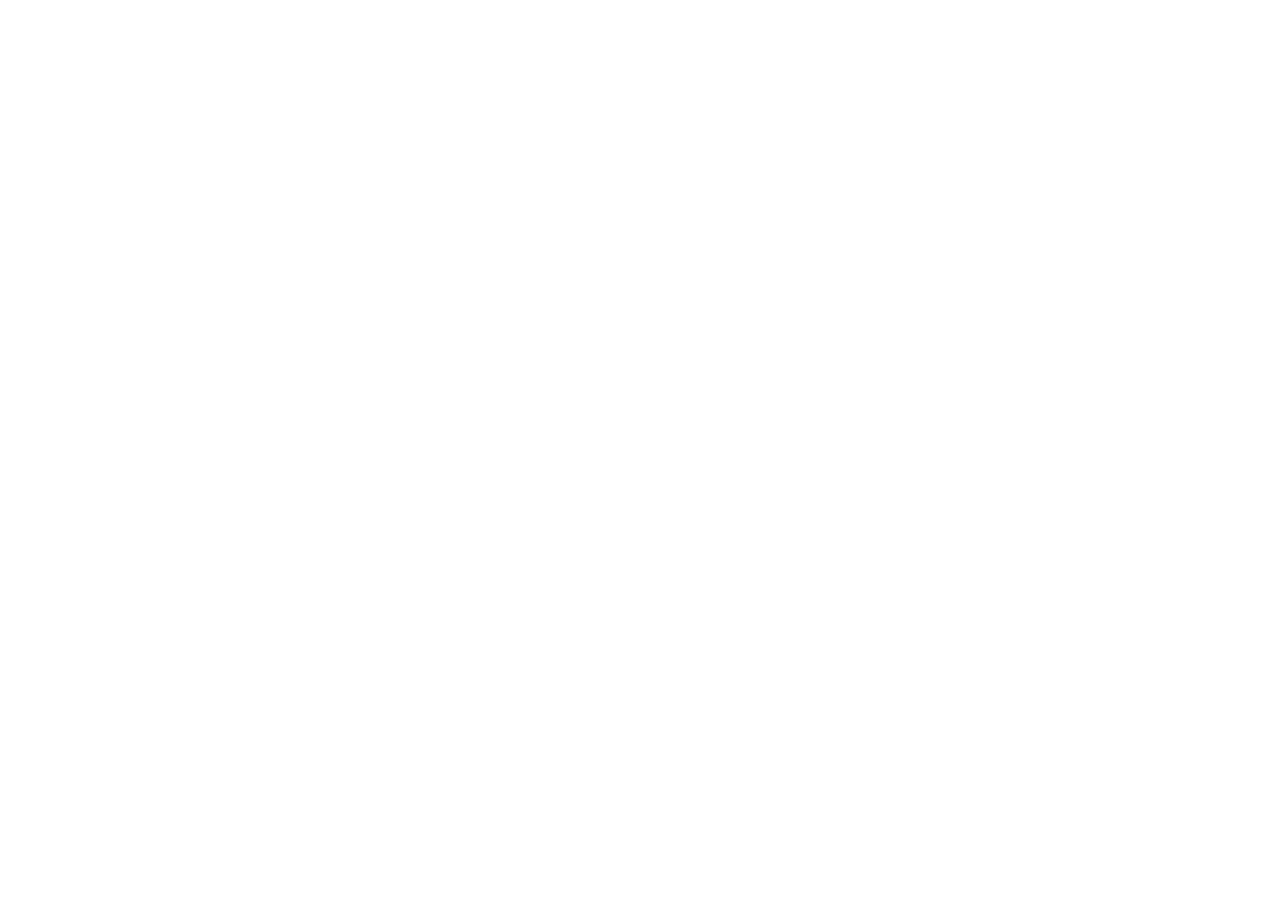
==== Template theater/index.html @ 576d1932 "creating theater website template" ====
<!DOCTYPE html>
<html lang="en">
  <head>
    <meta charset="UTF-8" />
    <meta http-equiv="X-UA-Compatible" content="IE=edge" />
    <meta name="viewport" content="width=device-width, initial-scale=1.0" />
    <!-- CSS only -->
    <link
      href="https://cdn.jsdelivr.net/npm/bootstrap@5.0.0-beta3/dist/css/bootstrap.min.css"
      rel="stylesheet"
      integrity="sha384-eOJMYsd53ii+scO/bJGFsiCZc+5NDVN2yr8+0RDqr0Ql0h+rP48ckxlpbzKgwra6"
      crossorigin="anonymous"
    />
    <!-- JavaScript Bundle with Popper -->
    <script
      src="https://cdn.jsdelivr.net/npm/bootstrap@5.0.0-beta3/dist/js/bootstrap.bundle.min.js"
      integrity="sha384-JEW9xMcG8R+pH31jmWH6WWP0WintQrMb4s7ZOdauHnUtxwoG2vI5DkLtS3qm9Ekf"
      crossorigin="anonymous"
    ></script>
    <link rel="stylesheet" href="style/style.css">
    <title>Theater</title>
  </head>
  <body>
      
  </body>
</html>
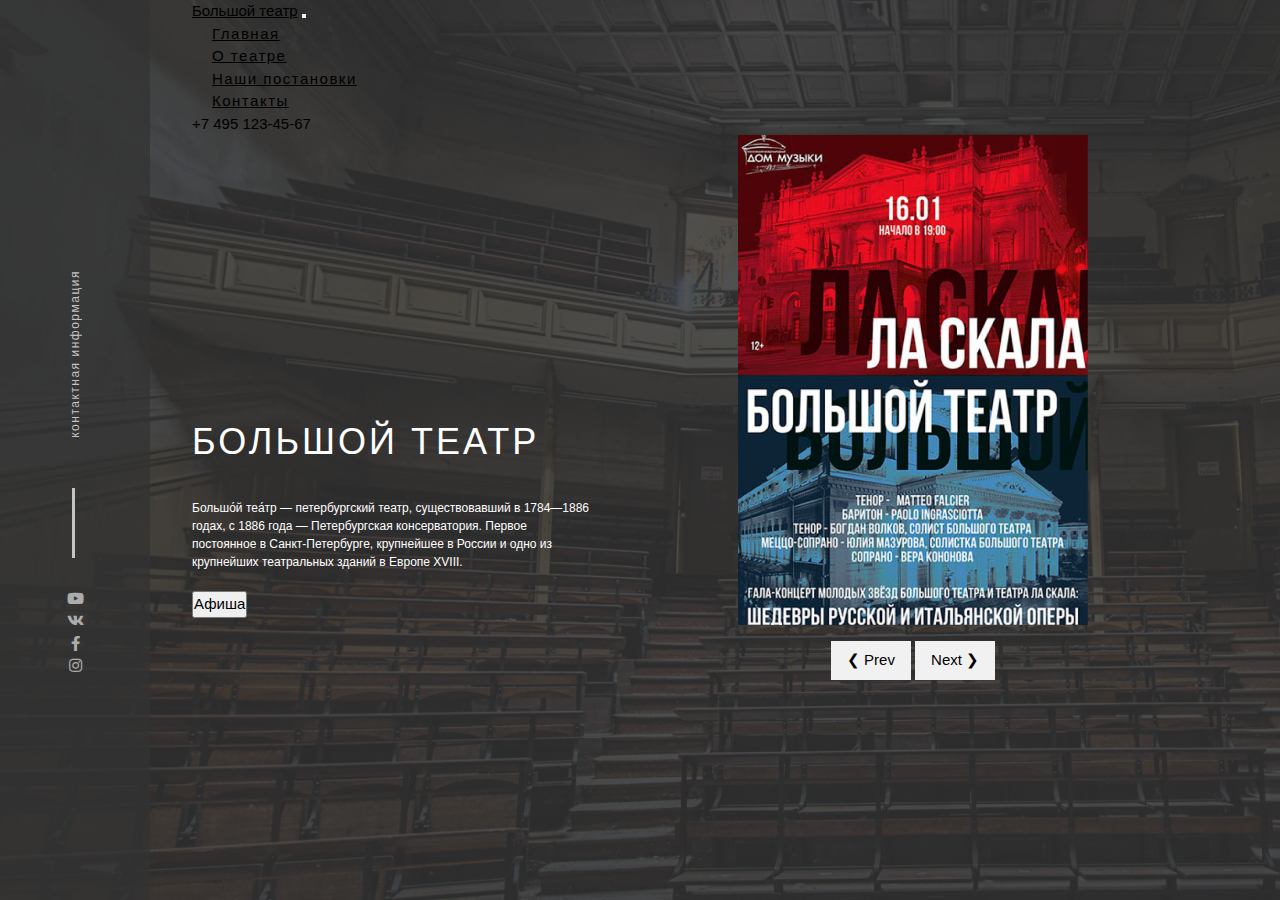
==== commit cd557513: "adding header and carousel" ====
--- a/Template theater/index.html
+++ b/Template theater/index.html
@@ -4,6 +4,7 @@
     <meta charset="UTF-8" />
     <meta http-equiv="X-UA-Compatible" content="IE=edge" />
     <meta name="viewport" content="width=device-width, initial-scale=1.0" />
+    <link rel="stylesheet" href="style/w3.css" />
     <!-- CSS only -->
     <link
       href="https://cdn.jsdelivr.net/npm/bootstrap@5.0.0-beta3/dist/css/bootstrap.min.css"
@@ -17,10 +18,118 @@
       integrity="sha384-JEW9xMcG8R+pH31jmWH6WWP0WintQrMb4s7ZOdauHnUtxwoG2vI5DkLtS3qm9Ekf"
       crossorigin="anonymous"
     ></script>
-    <link rel="stylesheet" href="style/style.css">
+    <link
+      href="https://cdnjs.cloudflare.com/ajax/libs/font-awesome/5.9.0/css/all.min.css"
+      rel="stylesheet"
+    />
+    <link rel="stylesheet" href="style/style.css" />
     <title>Theater</title>
   </head>
   <body>
-      
+    <header id="header">
+      <div class="left-info">
+        <div class="info-content">
+          <p class="vertical-p">контактная информация</p>
+          <div class="line"></div>
+          <div class="vertical-icons">
+            <a href="#"
+              ><span><i class="fab fa-youtube"></i></span
+            ></a>
+            <a href="#"
+              ><span><i class="fab fa-vk"></i></span
+            ></a>
+            <a href="#"
+              ><span><i class="fab fa-facebook-f"></i></span
+            ></a>
+            <a href="#"
+              ><span><i class="fab fa-instagram"></i></span
+            ></a>
+          </div>
+        </div>
+      </div>
+      <div class="container">
+        <nav class="navbar navbar-expand-lg navbar-dark">
+          <div class="container-fluid">
+            <a class="navbar-brand text-info" href="#">Большой театр</a>
+            <button
+              class="navbar-toggler"
+              type="button"
+              data-bs-toggle="collapse"
+              data-bs-target="#navbarText"
+              aria-controls="navbarText"
+              aria-expanded="false"
+              aria-label="Toggle navigation"
+            >
+              <span class="navbar-toggler-icon"></span>
+            </button>
+            <div class="collapse navbar-collapse" id="navbarText">
+              <ul class="navbar-nav me-auto mb-2 mb-lg-0">
+                <li class="nav-item">
+                  <a class="nav-link active" aria-current="page" href="#"
+                    >Главная</a
+                  >
+                </li>
+                <li class="nav-item">
+                  <a class="nav-link text-light" href="#">О театре</a>
+                </li>
+                <li class="nav-item">
+                  <a class="nav-link text-light" href="#">Наши постановки</a>
+                </li>
+                <li class="nav-item">
+                  <a class="nav-link text-light" href="#">Контакты</a>
+                </li>
+              </ul>
+              <span class="navbar-text"> +7 495 123-45-67 </span>
+            </div>
+          </div>
+        </nav>
+      </div>
+      <div class="container">
+        <div class="banner">
+          <div class="left">
+            <h1>БОЛЬШОЙ ТЕАТР</h1>
+            <p>
+              Большо́й теа́тр — петербургский театр, существовавший в 1784—1886
+              годах, с 1886 года — Петербургская консерватория. Первое
+              постоянное в Санкт-Петербурге, крупнейшее в России и одно из
+              крупнейших театральных зданий в Европе XVIII.
+            </p>
+            <button type="button" class="btn btn-primary">Афиша</button>
+          </div>
+          <div class="right">
+            <div class="w3-content" style="max-width: 400px">
+              <img
+                class="mySlides"
+                src="images/carousel.png"
+                style="width: 100%"
+              />
+              <img
+                class="mySlides"
+                src="images/carousel2.jpg"
+                style="width: 100%"
+              />
+              <img
+                class="mySlides"
+                src="images/carousel3.jpg"
+                style="width: 100%"
+              />
+            </div>
+
+            <div class="w3-center">
+              <div class="w3-section">
+                <button class="w3-button w3-light-grey" onclick="plusDivs(-1)">
+                  ❮ Prev
+                </button>
+                <button class="w3-button w3-light-grey" onclick="plusDivs(1)">
+                  Next ❯
+                </button>
+              </div>
+            </div>
+          </div>
+        </div>
+      </div>
+    </header>
+
+    <script src="script/app.js"></script>
   </body>
 </html>
--- a/Template theater/style/style.css
+++ b/Template theater/style/style.css
@@ -0,0 +1,66 @@
+* {
+  margin: 0;
+  padding: 0;
+  box-sizing: border-box;
+  font-family: Verdana, Tahoma, sans-serif;
+}
+#header {
+  background-image: url(../images/background.png);
+  height: 100vh;
+}
+.left-info {
+  position: absolute;
+  width: 150px;
+  height: 100vh;
+  background: rgba(51, 51, 51, 0.75);
+}
+.vertical-p {
+    font-size: 0.8rem;
+    letter-spacing: .1rem;
+    writing-mode: vertical-lr;
+    transform: rotate(180deg);
+    margin: auto;
+    color: #c4c4c4;
+}
+.vertical-icons {
+  display: flex;
+  flex-direction: column;
+  align-items: center;
+}
+.vertical-icons a {
+    color: rgba(255, 255, 255, 0.6);
+}
+.line {
+  height: 70px;
+  width: 50%;
+  border-right: 3px solid #c4c4c4;
+  margin: 50px 0 30px 0;
+}
+.info-content {
+    margin-top: 30vh;
+}
+.container {
+  width: 70%;
+  margin: auto;
+  overflow: hidden;
+}
+#navbarText a {
+    padding: 20px;
+   letter-spacing: .1em; 
+}
+.banner {
+    display: flex;
+    justify-content: space-between;
+}
+.banner .left {
+    max-width: 400px;
+    margin-top: 30vh;
+    color: #fff;
+}
+.banner .left h1 {
+    letter-spacing: .2rem;
+}
+.banner .left p {
+    font-size: 00.8rem;
+    padding: 20px 0;
+}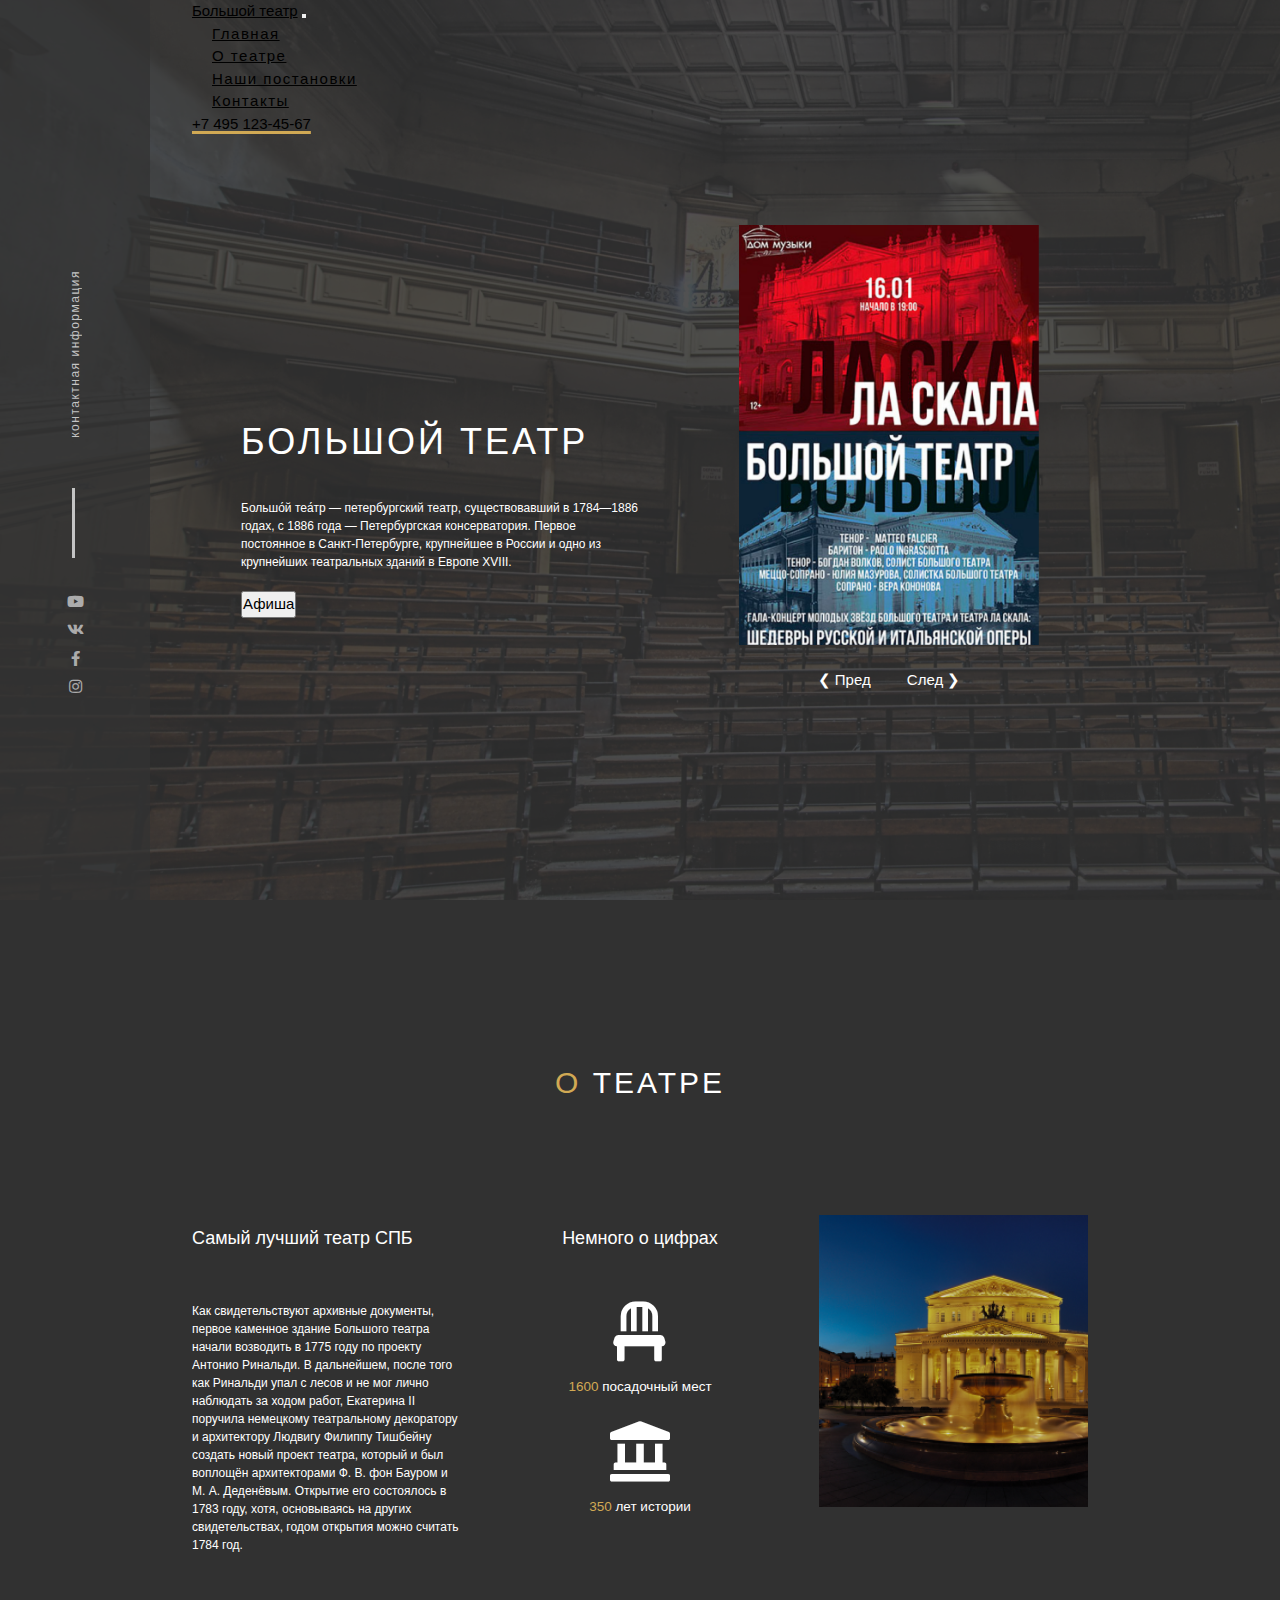
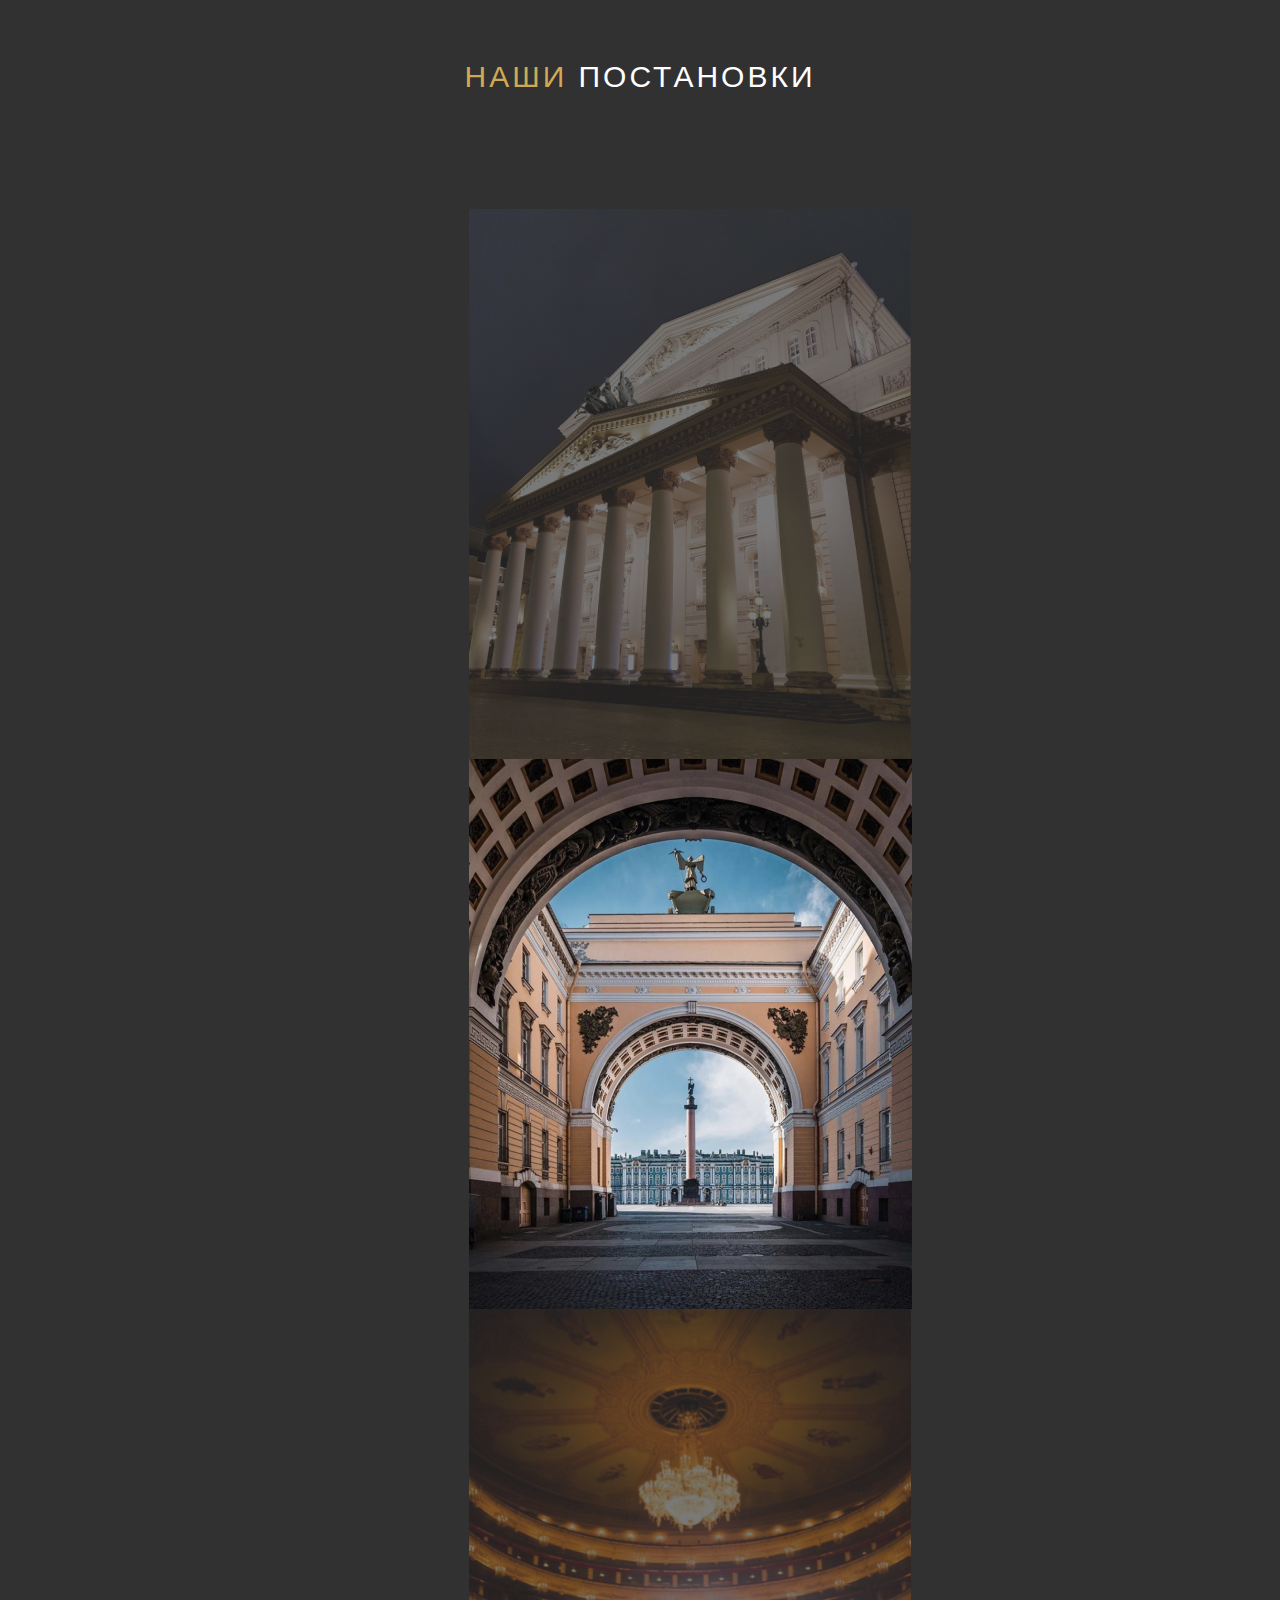
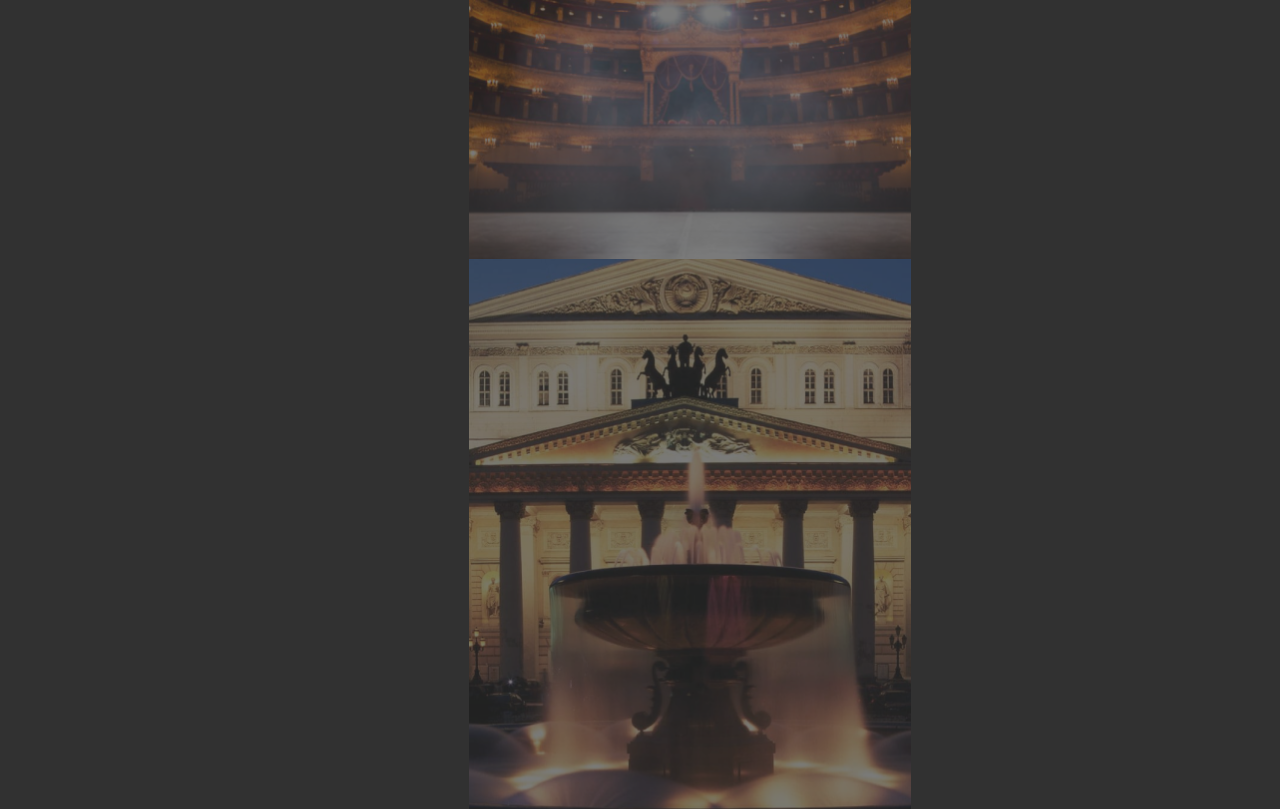
==== commit 147befa8: "adding some functionality" ====
--- a/Template theater/index.html
+++ b/Template theater/index.html
@@ -25,6 +25,7 @@
     <link rel="stylesheet" href="style/style.css" />
     <title>Theater</title>
   </head>
+
   <body>
     <header id="header">
       <div class="left-info">
@@ -84,6 +85,7 @@
           </div>
         </nav>
       </div>
+      
       <div class="container">
         <div class="banner">
           <div class="left">
@@ -97,7 +99,7 @@
             <button type="button" class="btn btn-primary">Афиша</button>
           </div>
           <div class="right">
-            <div class="w3-content" style="max-width: 400px">
+            <div class="w3-content" style="max-width: 300px">
               <img
                 class="mySlides"
                 src="images/carousel.png"
@@ -117,18 +119,81 @@
 
             <div class="w3-center">
               <div class="w3-section">
-                <button class="w3-button w3-light-grey" onclick="plusDivs(-1)">
-                  ❮ Prev
+                <button class="w3-button w3-text-white" onclick="plusDivs(-1)">
+                  ❮ Пред
                 </button>
-                <button class="w3-button w3-light-grey" onclick="plusDivs(1)">
-                  Next ❯
+                <button class="w3-button w3-text-white" onclick="plusDivs(1)">
+                  След ❯
                 </button>
               </div>
+              <button class="w3-button demo" onclick="currentDiv(1)">1</button>
+              <button class="w3-button demo" onclick="currentDiv(2)">2</button>
+              <button class="w3-button demo" onclick="currentDiv(3)">3</button>
             </div>
           </div>
         </div>
       </div>
     </header>
+
+    <section id="info">
+      <div class="container">
+        <h2><span class="gold">О</span> ТЕАТРЕ</h2>
+        <div class="about-us">
+          <div class="info-left">
+            <h5>Самый лучший театр СПБ</h5>
+            <p>
+              Как свидетельствуют архивные документы, первое каменное здание
+              Большого театра начали возводить в 1775 году по проекту Антонио
+              Ринальди. В дальнейшем, после того как Ринальди упал с лесов и не
+              мог лично наблюдать за ходом работ, Екатерина II поручила
+              немецкому театральному декоратору и архитектору Людвигу Филиппу
+              Тишбейну создать новый проект театра, который и был воплощён
+              архитекторами Ф. В. фон Бауром и М. А. Деденёвым. Открытие его
+              состоялось в 1783 году, хотя, основываясь на других
+              свидетельствах, годом открытия можно считать 1784 год.
+            </p>
+          </div>
+          <div class="info-middle">
+            <h5>Немного о цифрах</h5>
+            <div class="chair-icon"><i class="fas fa-chair fa-4x"></i></div>
+            <p><span class="gold">1600</span> посадочный мест</p>
+            <div class="history-icon">
+              <i class="fas fa-landmark fa-4x"></i>
+            </div>
+            <p><span class="gold">350 </span>лет истории</p>
+          </div>
+          <div class="info-right">
+            <img src="images/middle-image.png" alt="oscar" />
+          </div>
+        </div>
+      </div>
+    </section>
+
+    <section id="images">
+      <h2><span class="gold">НАШИ</span> ПОСТАНОВКИ</h2>
+      <div class="row">
+        <div class="col-md-3">
+          <a href="images/oskar.png" target="_blank"
+            ><img src="images/oskar.png" alt="oskar"
+          /></a>
+        </div>
+        <div class="col-md-3">
+          <a href="images/road.png" target="_blank"
+            ><img src="images/road.png" alt="road"
+          /></a>
+        </div>
+        <div class="col-md-3">
+          <a href="images/zolotoy-gramofon.png" target="_blank"
+            ><img src="images/zolotoy-gramofon.png" alt="zolotoy-gramofon"
+          /></a>
+        </div>
+        <div class="col-md-3">
+          <a href="images/shelkunchik.png" target="_blank"
+            ><img src="images/shelkunchik.png" alt="shelkunchik"
+          /></a>
+        </div>
+      </div>
+    </section>
 
     <script src="script/app.js"></script>
   </body>
--- a/Template theater/style/style.css
+++ b/Template theater/style/style.css
@@ -3,6 +3,9 @@
   padding: 0;
   box-sizing: border-box;
   font-family: Verdana, Tahoma, sans-serif;
+}
+body {
+  background: #313131;
 }
 #header {
   background-image: url(../images/background.png);
@@ -15,12 +18,12 @@
   background: rgba(51, 51, 51, 0.75);
 }
 .vertical-p {
-    font-size: 0.8rem;
-    letter-spacing: .1rem;
-    writing-mode: vertical-lr;
-    transform: rotate(180deg);
-    margin: auto;
-    color: #c4c4c4;
+  font-size: 0.8rem;
+  letter-spacing: 0.1rem;
+  writing-mode: vertical-lr;
+  transform: rotate(180deg);
+  margin: auto;
+  color: #c4c4c4;
 }
 .vertical-icons {
   display: flex;
@@ -28,7 +31,8 @@
   align-items: center;
 }
 .vertical-icons a {
-    color: rgba(255, 255, 255, 0.6);
+  color: rgba(255, 255, 255, 0.6);
+  padding: 3px;
 }
 .line {
   height: 70px;
@@ -37,7 +41,7 @@
   margin: 50px 0 30px 0;
 }
 .info-content {
-    margin-top: 30vh;
+  margin-top: 30vh;
 }
 .container {
   width: 70%;
@@ -45,22 +49,85 @@
   overflow: hidden;
 }
 #navbarText a {
-    padding: 20px;
-   letter-spacing: .1em; 
+  padding: 20px;
+  letter-spacing: 0.1em;
+}
+.navbar-text {
+  text-decoration: underline;
+  text-decoration-color: #d1a954;
+  text-decoration-thickness: 3px;
 }
 .banner {
-    display: flex;
-    justify-content: space-between;
+  display: flex;
+  justify-content: space-around;
 }
 .banner .left {
-    max-width: 400px;
-    margin-top: 30vh;
-    color: #fff;
+  max-width: 400px;
+  margin-top: 30vh;
+  color: #fff;
 }
 .banner .left h1 {
-    letter-spacing: .2rem;
+  letter-spacing: 0.2rem;
 }
 .banner .left p {
-    font-size: 00.8rem;
-    padding: 20px 0;
-}+  font-size: 00.8rem;
+  padding: 20px 0;
+}
+.banner .right {
+  max-width: 400px;
+  margin-top: 10vh;
+}
+.demo {
+  display: none;
+}
+#info {
+  margin-top: 150px;
+  color: #fff;
+}
+#info h2 {
+  text-align: center;
+  padding-bottom: 100px;
+  letter-spacing: 0.2rem;
+}
+.about-us {
+  display: flex;
+  justify-content: space-between;
+}
+.info-left {
+  width: 30%;
+}
+.info-left p {
+  font-size: 0.8rem;
+  padding-top: 40px;
+}
+.info-middle {
+  width: 30%;
+  text-align: center;
+}
+.info-middle p {
+  font-size: 0.9rem;
+}
+.gold {
+  color: #d1a954;
+}
+.info-middle .chair-icon {
+  padding: 40px 0 15px 0;
+}
+.info-middle .history-icon {
+  padding: 25px 0 15px 0;
+}
+.info-right {
+  width: 30%;
+}
+#images {
+  text-align: center;
+  margin-top: 100px;
+  color: #fff;
+}
+#images h2 {
+  padding-bottom: 100px;
+  letter-spacing: 0.2rem;
+}
+.row {
+  padding-left: 100px;
+}
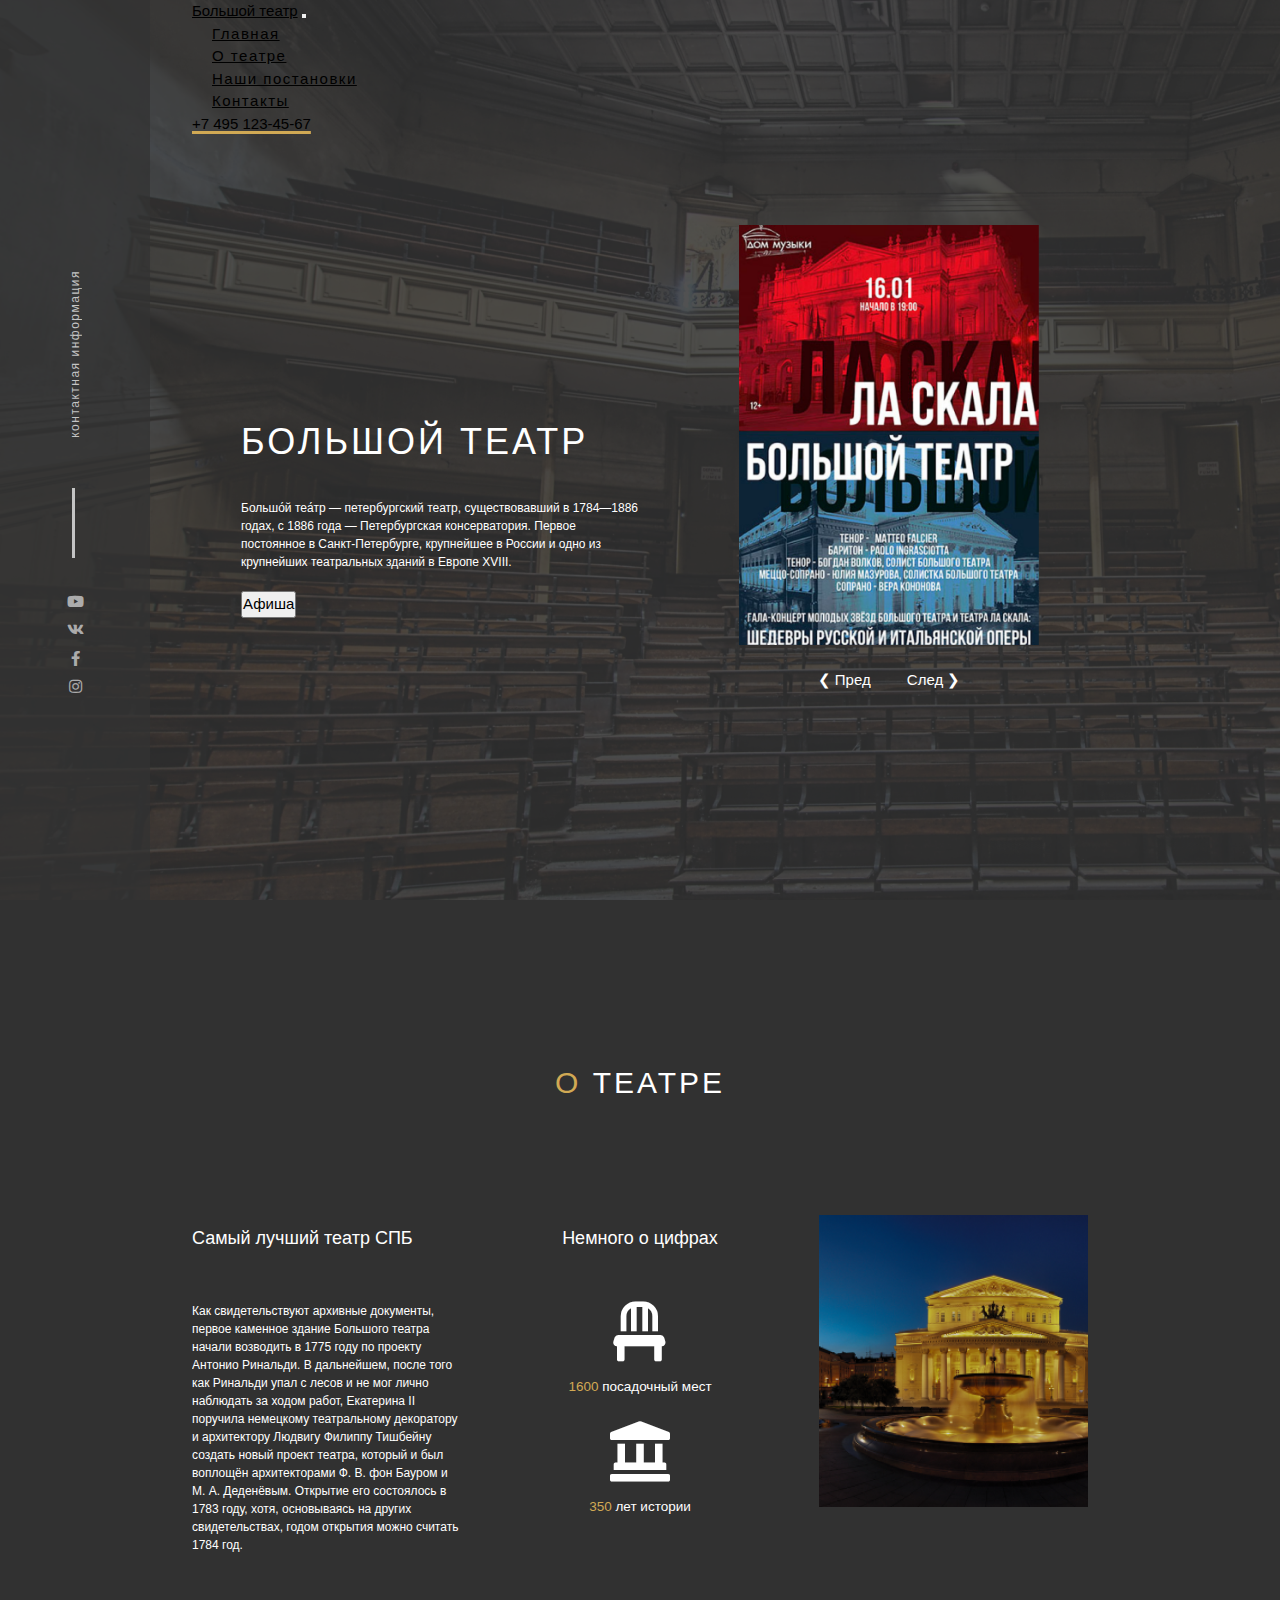
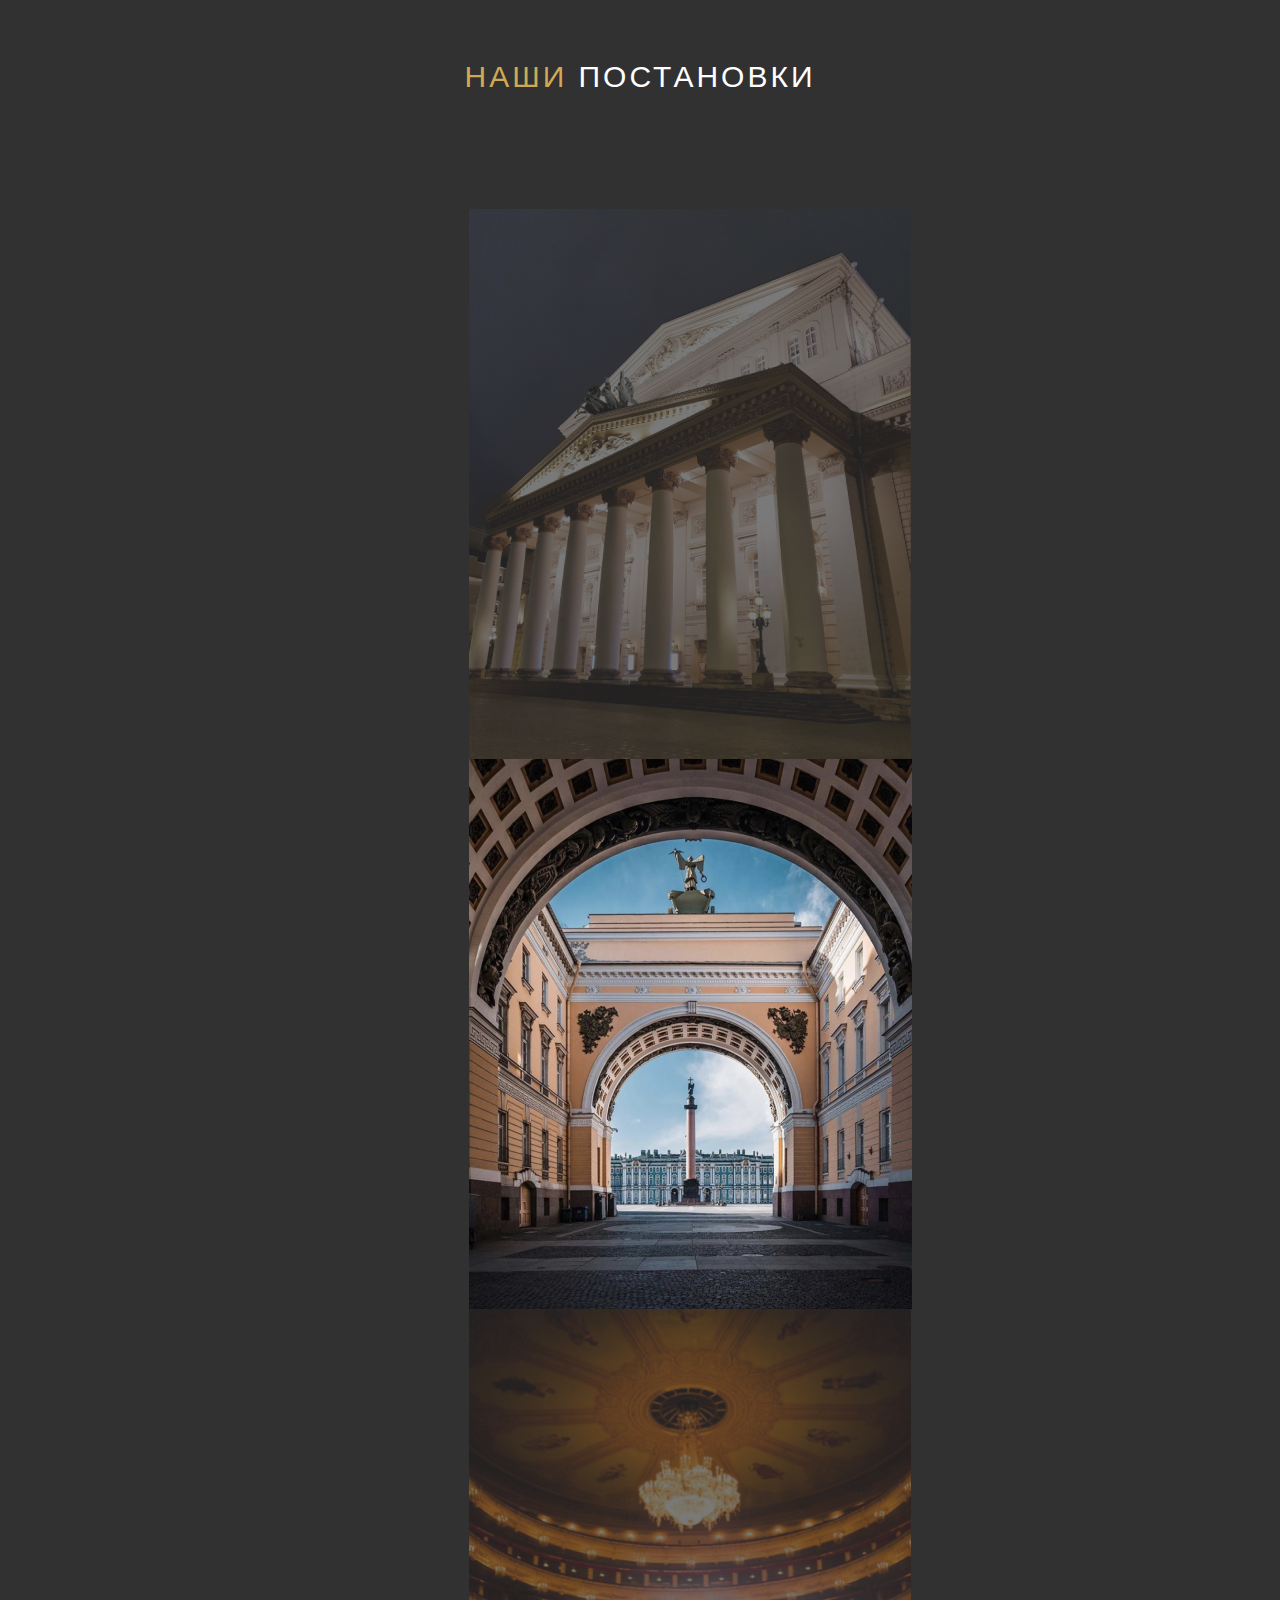
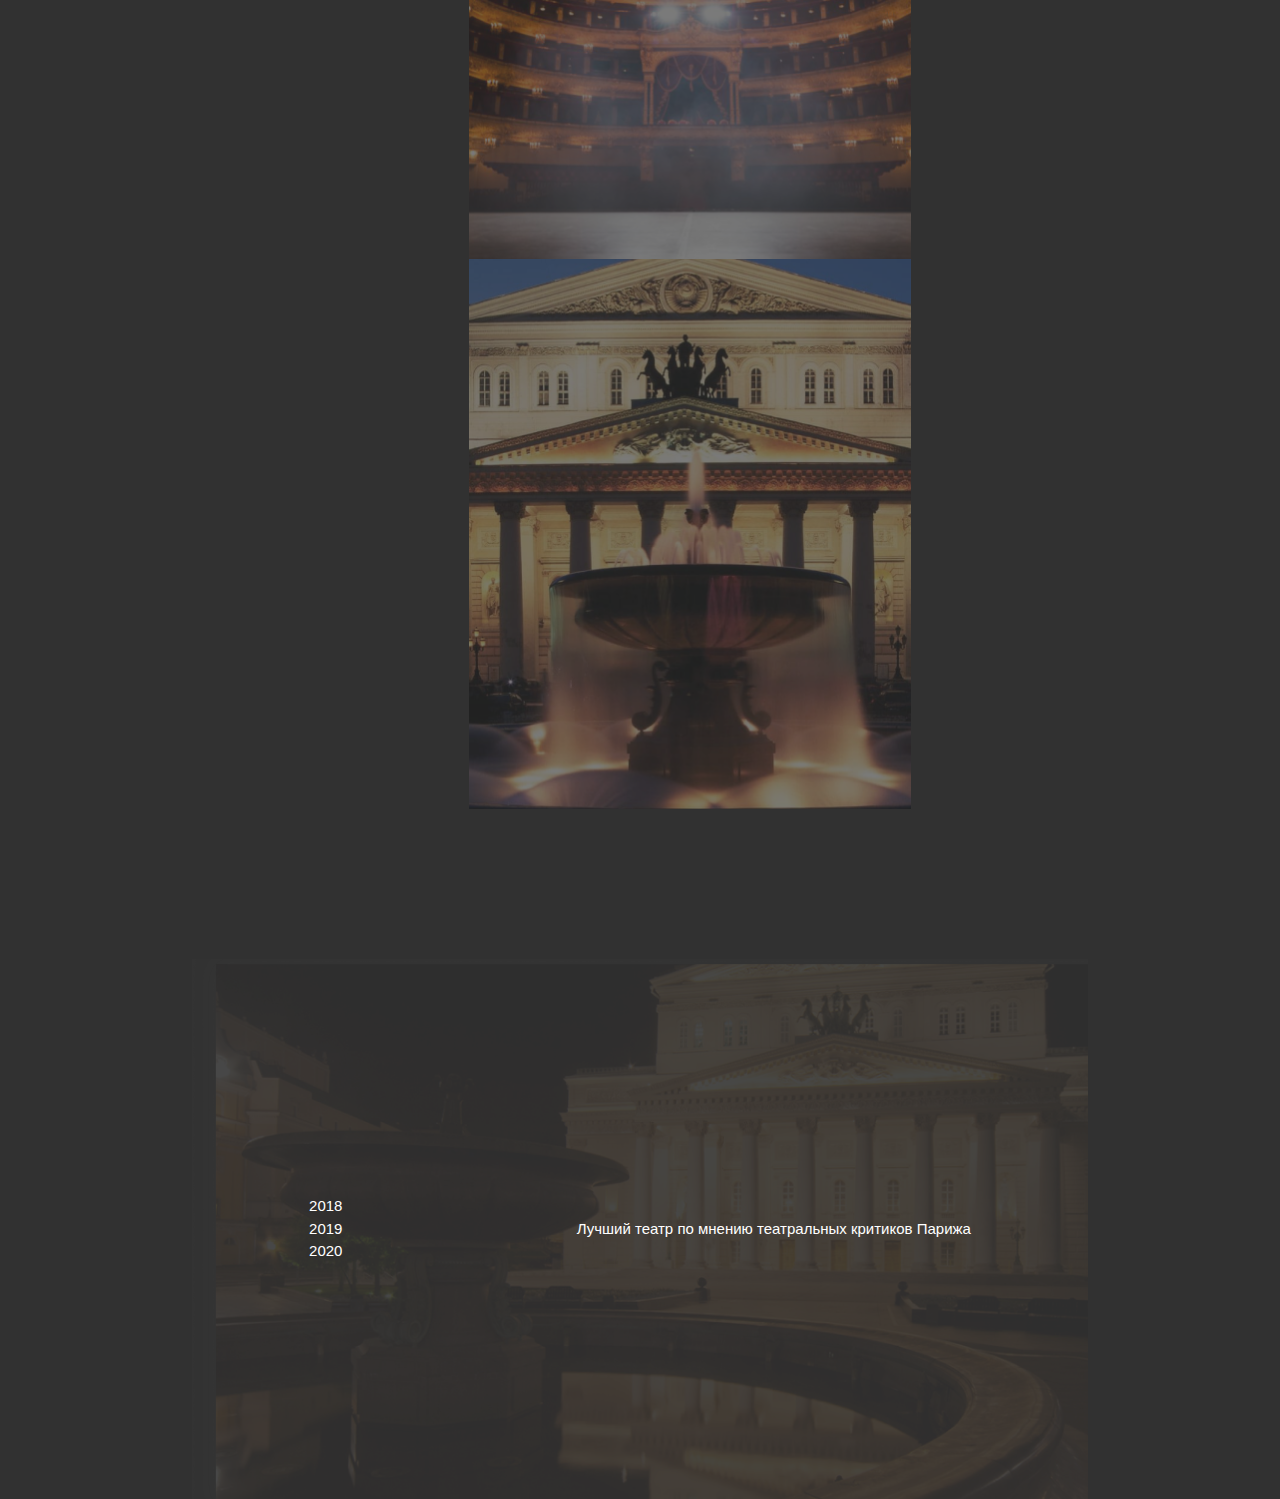
==== commit 960d1ba1: "adding new section" ====
--- a/Template theater/index.html
+++ b/Template theater/index.html
@@ -85,7 +85,7 @@
           </div>
         </nav>
       </div>
-      
+
       <div class="container">
         <div class="banner">
           <div class="left">
@@ -195,6 +195,20 @@
       </div>
     </section>
 
+    <div class="container">
+      <div class="rating">
+        <div class="years">
+          <p>2018</p>
+          <p>2019</p>
+          <p>2020</p>
+        </div>
+        <div class="stars">
+          <p>Лучший театр
+            по мнению театральных критиков Парижа</p>
+        </div>
+      </div>
+    </div>
+
     <script src="script/app.js"></script>
   </body>
 </html>
--- a/Template theater/style/style.css
+++ b/Template theater/style/style.css
@@ -131,3 +131,12 @@
 .row {
   padding-left: 100px;
 }
+.rating {
+  background-image: url(../images/bottom-bg.png);
+  height: 60vh;
+  margin-top: 150px;
+  display: flex;
+  justify-content: space-around;
+  align-items: center;
+  color: #fff;
+}
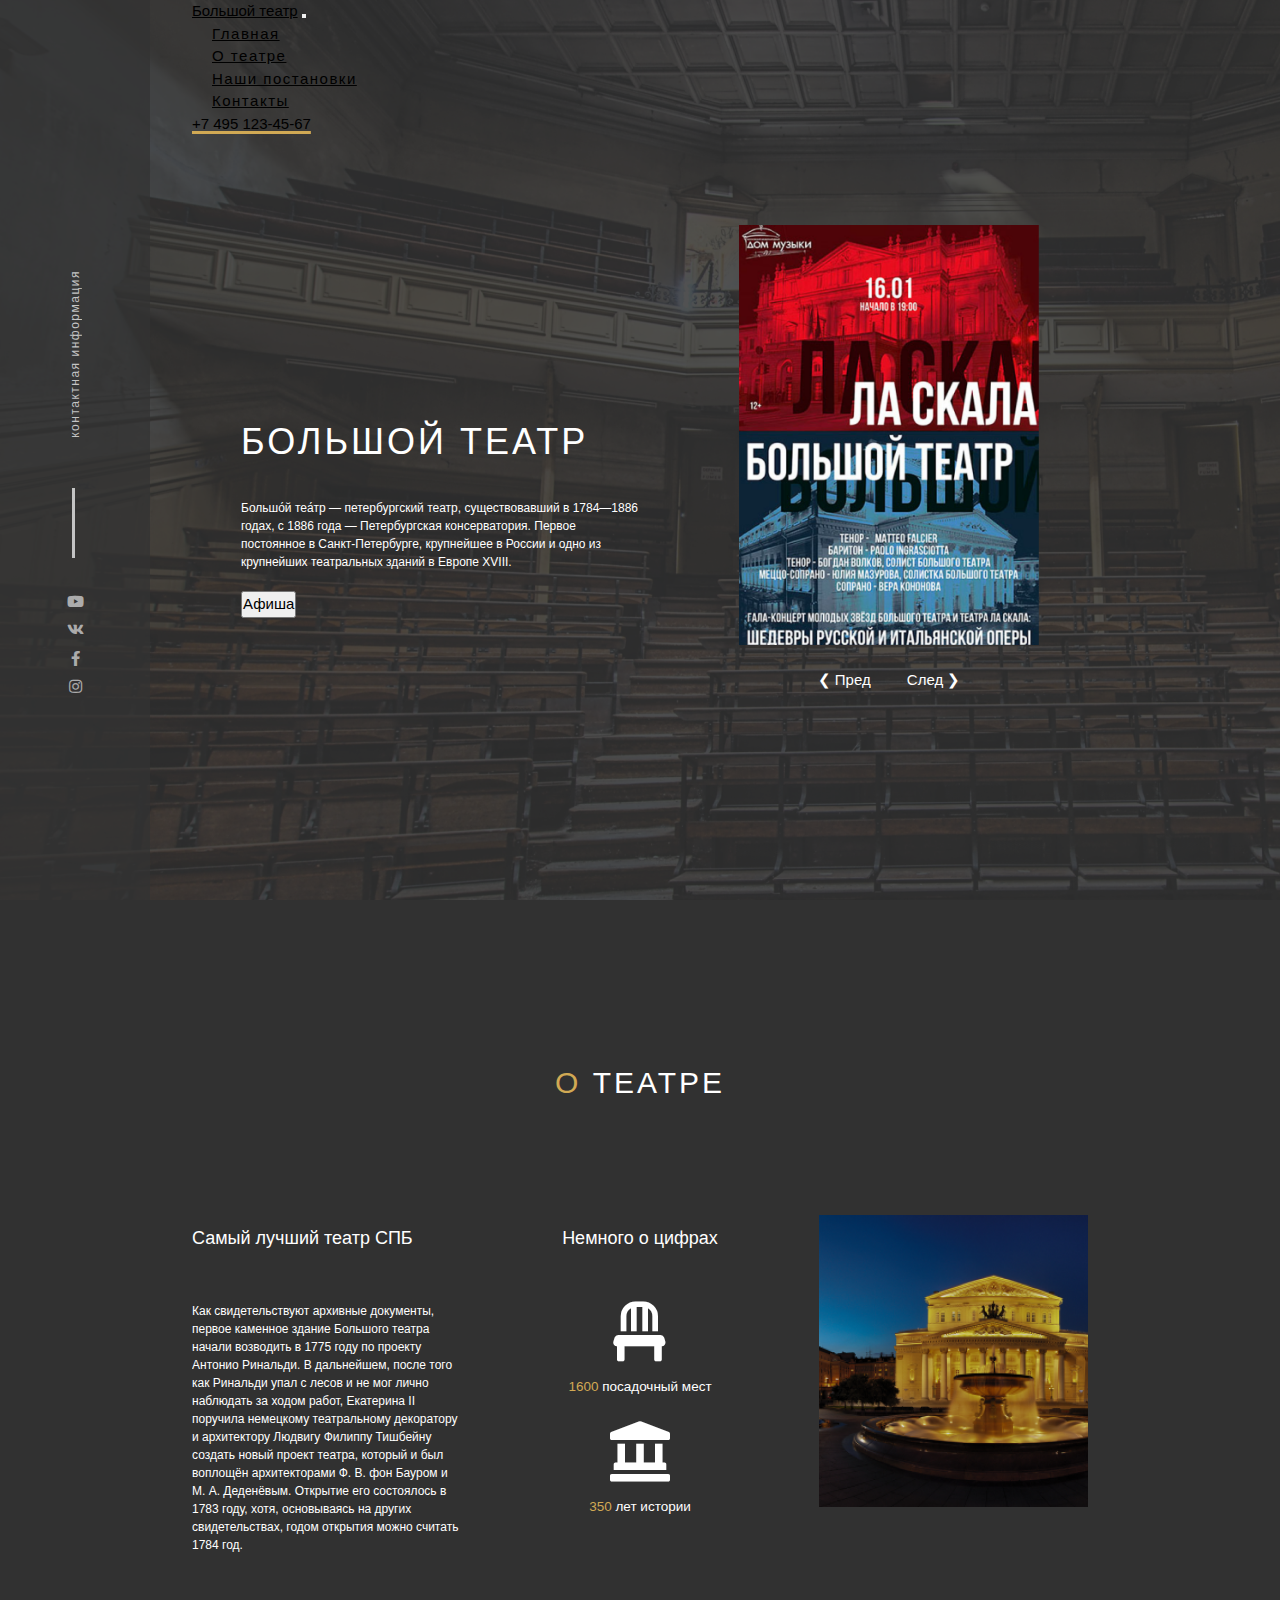
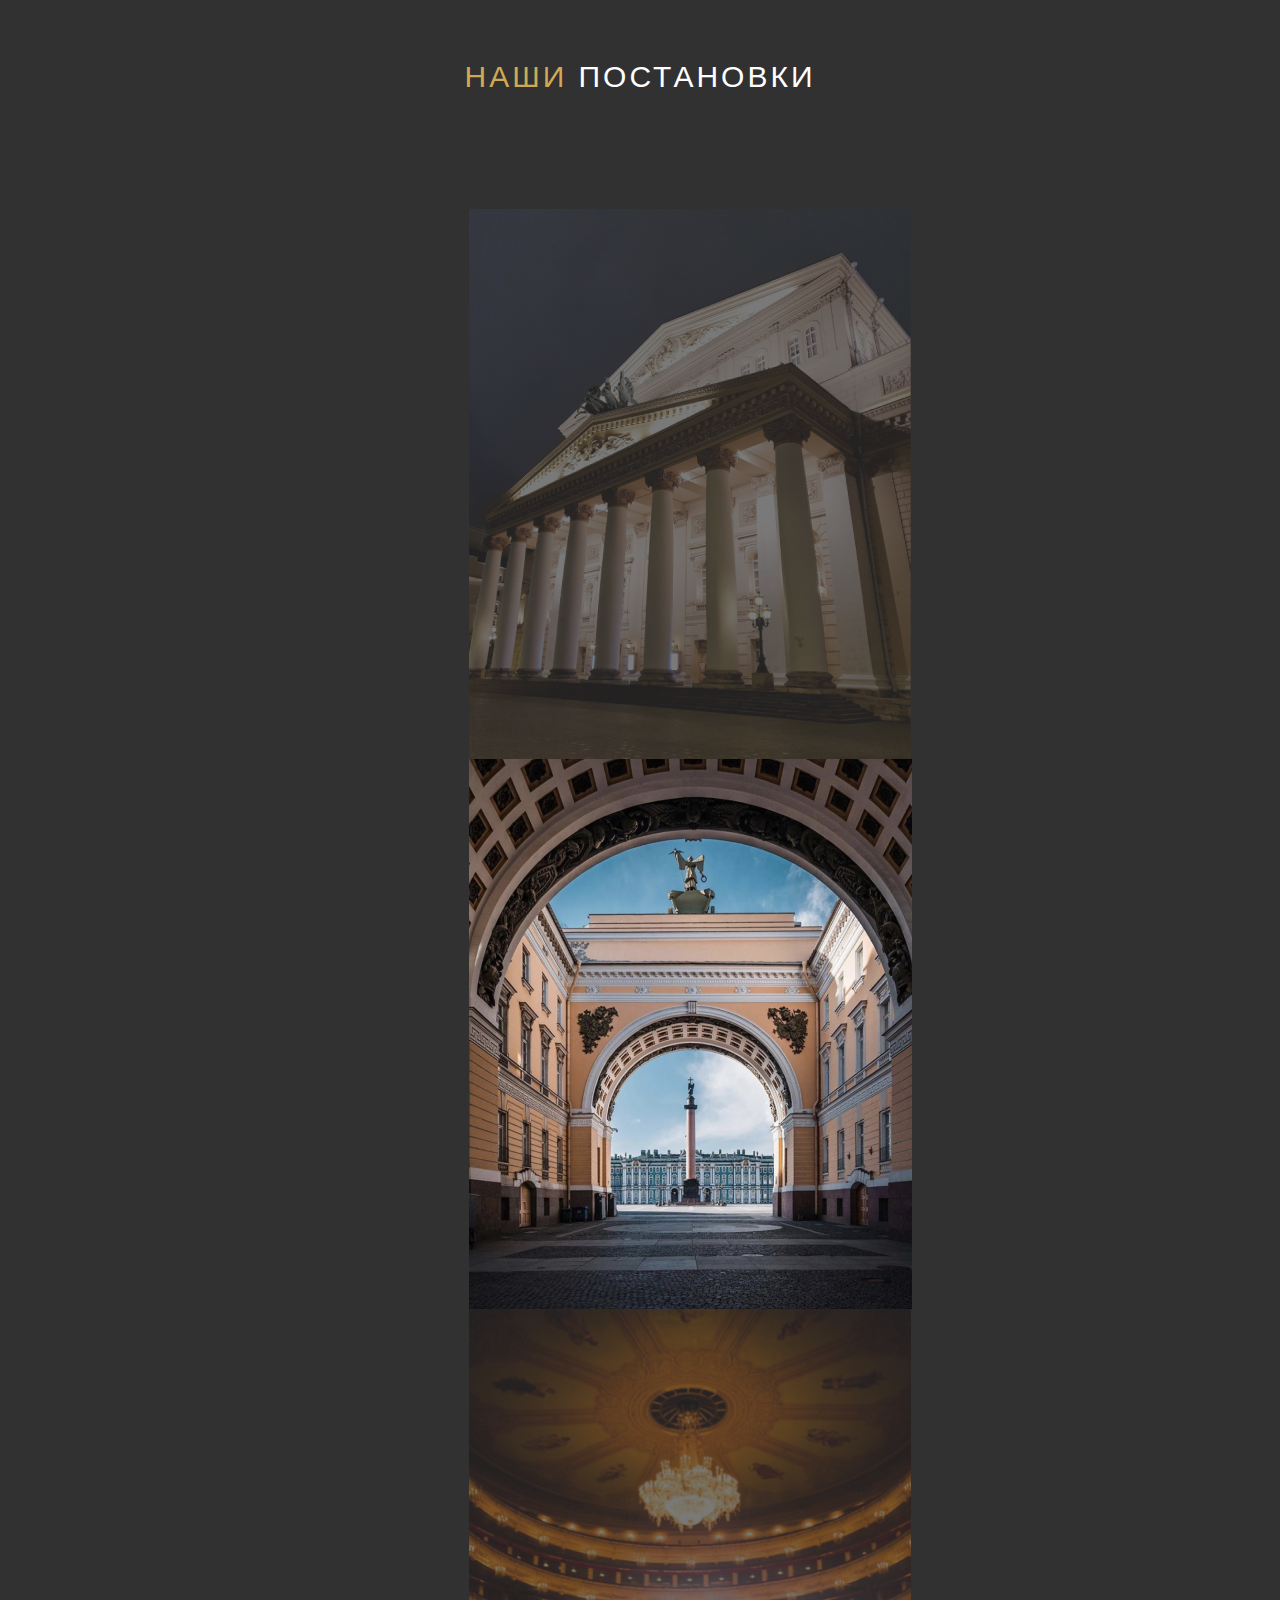
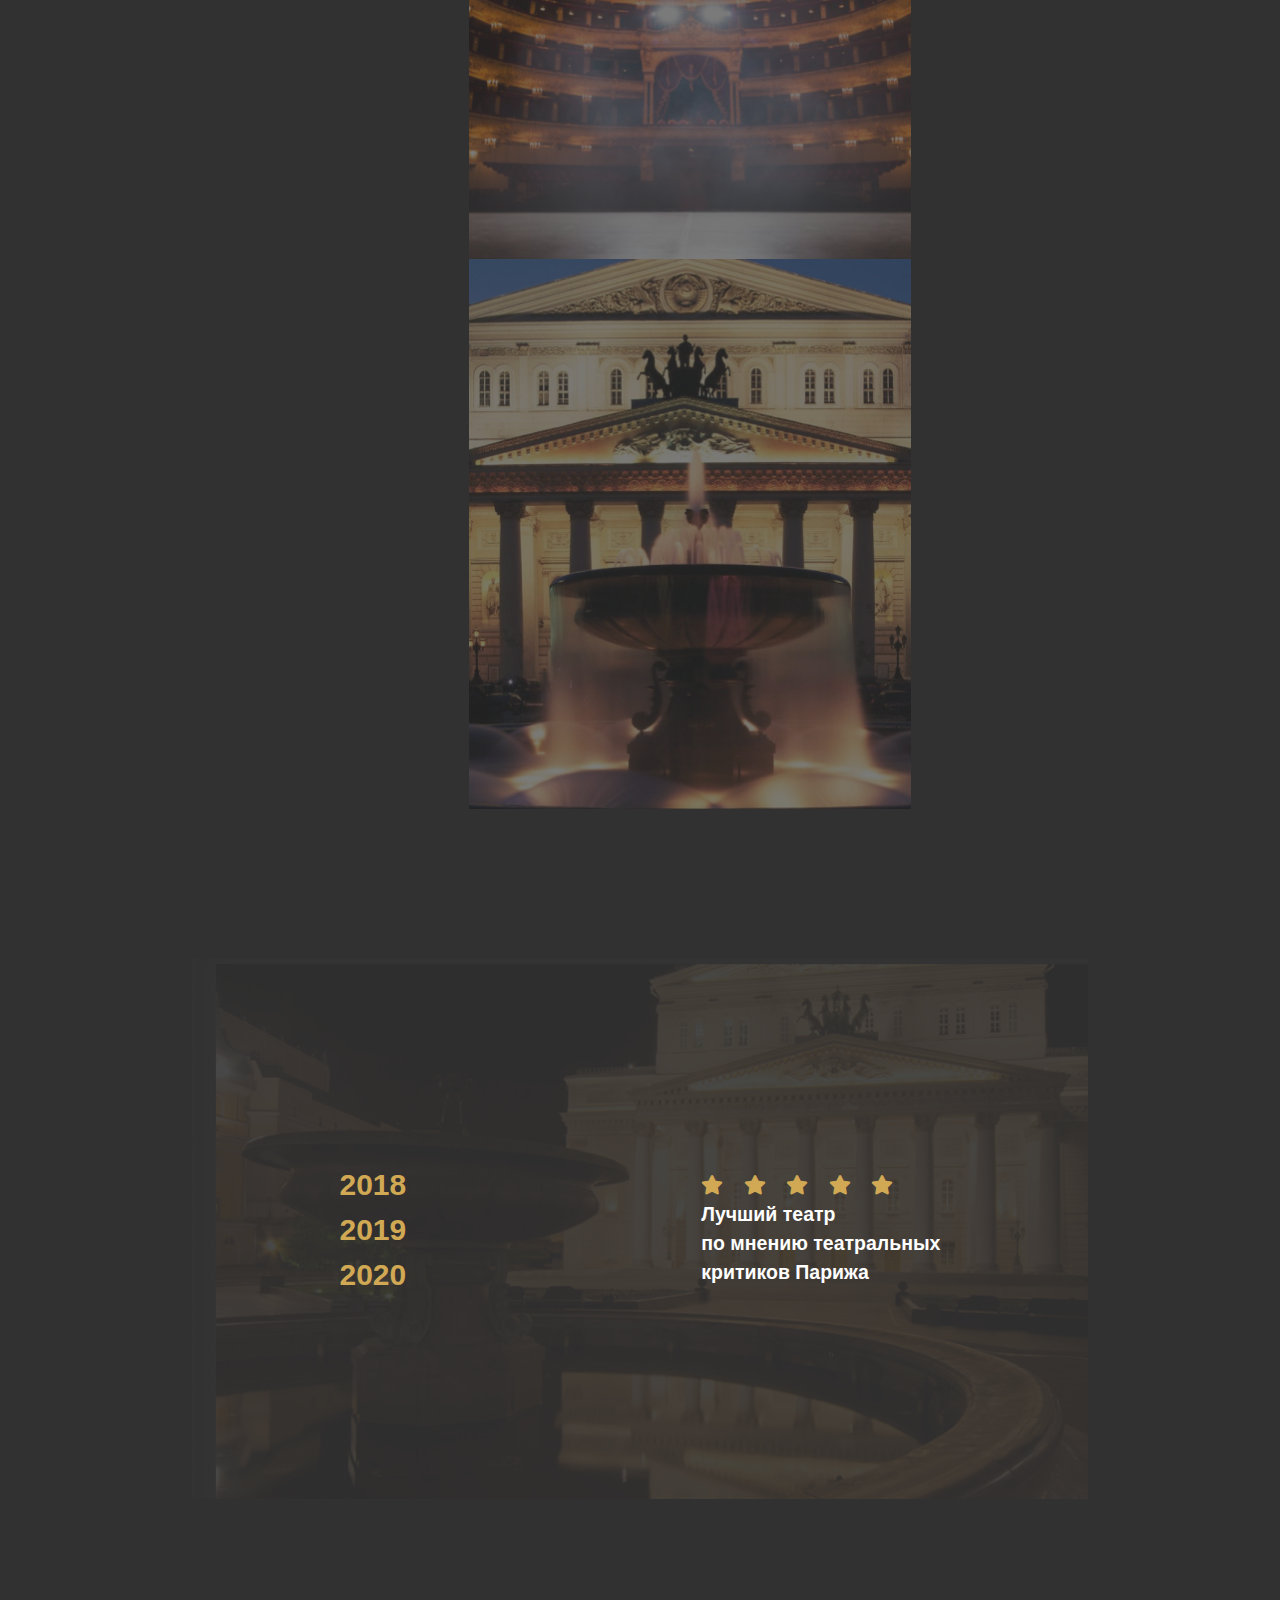
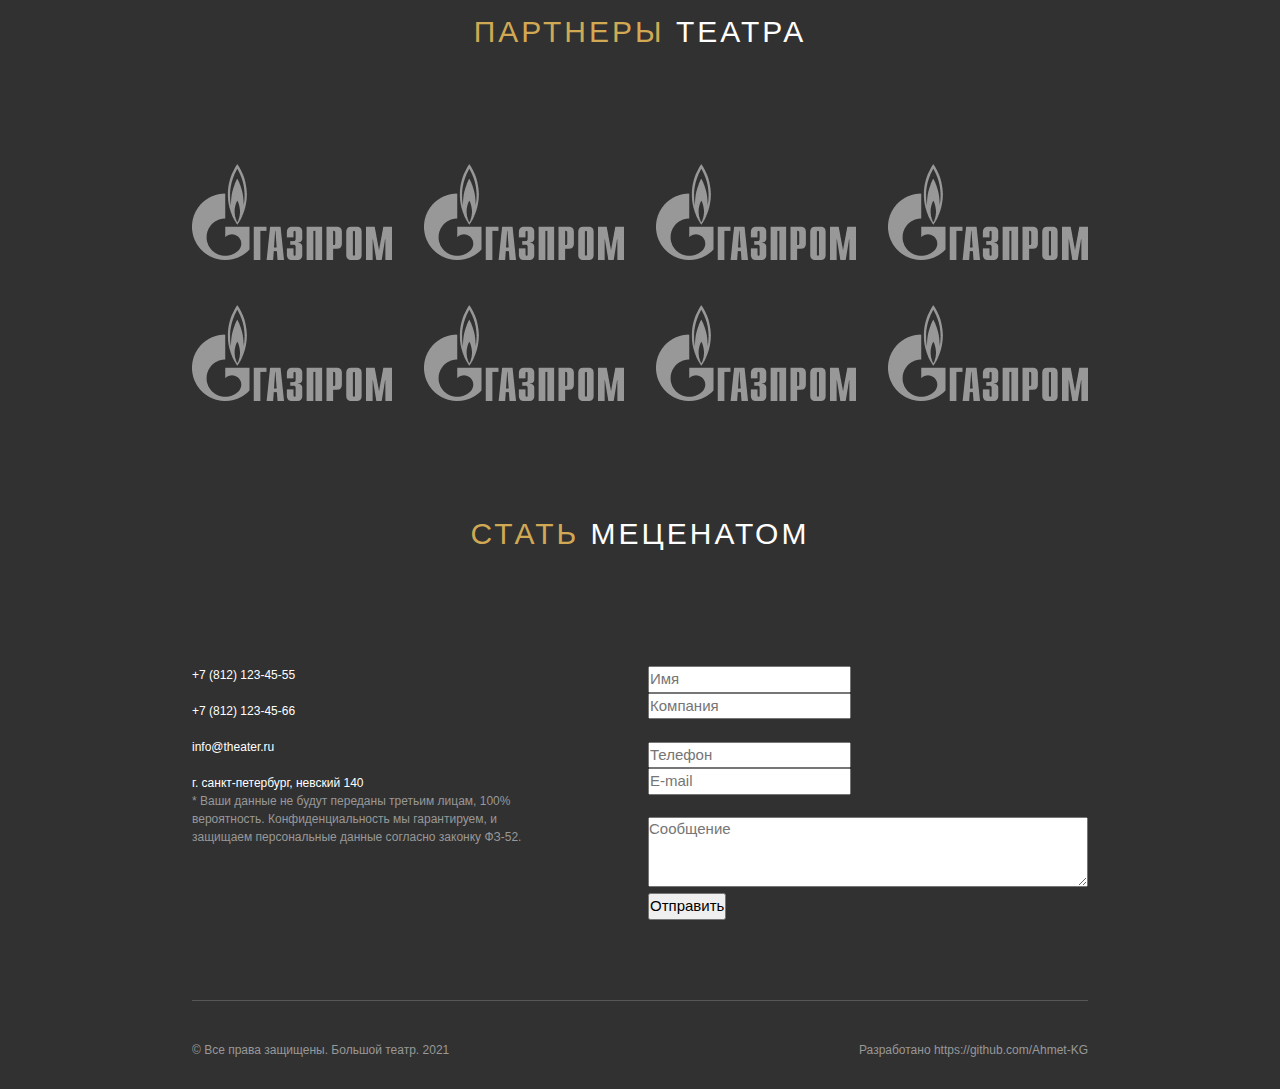
==== commit fee8da0a: "new sections" ====
--- a/Template theater/index.html
+++ b/Template theater/index.html
@@ -137,7 +137,7 @@
 
     <section id="info">
       <div class="container">
-        <h2><span class="gold">О</span> ТЕАТРЕ</h2>
+        <h2 class="title"><span class="gold">О</span> ТЕАТРЕ</h2>
         <div class="about-us">
           <div class="info-left">
             <h5>Самый лучший театр СПБ</h5>
@@ -170,7 +170,7 @@
     </section>
 
     <section id="images">
-      <h2><span class="gold">НАШИ</span> ПОСТАНОВКИ</h2>
+      <h2 class="title"><span class="gold">НАШИ</span> ПОСТАНОВКИ</h2>
       <div class="row">
         <div class="col-md-3">
           <a href="images/oskar.png" target="_blank"
@@ -195,19 +195,121 @@
       </div>
     </section>
 
-    <div class="container">
-      <div class="rating">
-        <div class="years">
-          <p>2018</p>
-          <p>2019</p>
-          <p>2020</p>
-        </div>
-        <div class="stars">
-          <p>Лучший театр
-            по мнению театральных критиков Парижа</p>
-        </div>
-      </div>
-    </div>
+    <section>
+      <div class="container">
+        <div class="rating">
+          <div class="years gold">
+            <p>2018</p>
+            <p>2019</p>
+            <p>2020</p>
+          </div>
+          <div class="stars">
+            <p class="gold star">
+              <i class="fas fa-star"></i>
+              <i class="fas fa-star"></i>
+              <i class="fas fa-star"></i>
+              <i class="fas fa-star"></i>
+              <i class="fas fa-star"></i>
+            </p>
+            <p>
+              Лучший театр<br />
+              по мнению театральных<br />
+              критиков Парижа
+            </p>
+          </div>
+        </div>
+      </div>
+    </section>
+
+    <section id="supporters">
+      <div class="container">
+        <h2 class="title"><span class="gold">ПАРТНЕРЫ</span> ТЕАТРА</h2>
+        <div class="logo">
+          <img src="images/logo.png" alt="logo" />
+          <img src="images/logo.png" alt="logo" />
+          <img src="images/logo.png" alt="logo" />
+          <img src="images/logo.png" alt="logo" />
+        </div>
+        <br /><br />
+        <div class="logo">
+          <img src="images/logo.png" alt="logo" />
+          <img src="images/logo.png" alt="logo" />
+          <img src="images/logo.png" alt="logo" />
+          <img src="images/logo.png" alt="logo" />
+        </div>
+      </div>
+    </section>
+
+    <section id="contact-us">
+      <div class="container">
+        <div class="border-bottomm">
+          <h2 class="title"><span class="gold">СТАТЬ</span> МЕЦЕНАТОМ</h2>
+          <div class="form">
+            <div class="contact">
+              <p>
+                +7 (812) 123-45-55 <br /><br />
+                +7 (812) 123-45-66 <br /><br />
+                info@theater.ru <br /><br />
+                г. санкт-петербург, невский 140
+              </p>
+              <p class="mini-letters">
+                * Ваши данные не будут переданы третьим лицам, 100% вероятность.
+                Конфиденциальность мы гарантируем, и защищаем персональные
+                данные согласно законку ФЗ-52.
+              </p>
+            </div>
+            <div class="form-info">
+              <form>
+                <div class="row">
+                  <div class="col-md-6">
+                    <input type="text" placeholder="Имя" />
+                  </div>
+                  <div class="col-md-6">
+                    <input type="text" placeholder="Компания" />
+                  </div>
+                </div>
+                <br />
+                <div class="row">
+                  <div class="col-md-6">
+                    <input type="tel" placeholder="Телефон" />
+                  </div>
+                  <div class="col-md-6">
+                    <input type="email" placeholder="E-mail" />
+                  </div>
+                </div>
+                <br />
+                <div class="row">
+                  <div class="col-md">
+                    <textarea
+                      cols="47"
+                      rows="3"
+                      placeholder="Сообщение "
+                    ></textarea>
+                  </div>
+                </div>
+                <div class="row">
+                  <div class="col-md">
+                    <input
+                      class="btn btn-primary"
+                      type="submit"
+                      value="Отправить"
+                    />
+                  </div>
+                </div>
+              </form>
+            </div>
+          </div>
+        </div>
+      </div>
+    </section>
+    <footer>
+      <div class="container">
+        <div class="footer">
+          <p> <span>&copy</span> Все права защищены. Большой театр. 2021</p>
+          <p>Разработано https://github.com/Ahmet-KG</p>
+        </div>
+      </div>
+    </footer>
 
     <script src="script/app.js"></script>
   </body>
--- a/Template theater/style/style.css
+++ b/Template theater/style/style.css
@@ -84,10 +84,13 @@
   margin-top: 150px;
   color: #fff;
 }
-#info h2 {
+.title {
   text-align: center;
   padding-bottom: 100px;
   letter-spacing: 0.2rem;
+}
+.gold {
+  color: #d1a954;
 }
 .about-us {
   display: flex;
@@ -107,9 +110,7 @@
 .info-middle p {
   font-size: 0.9rem;
 }
-.gold {
-  color: #d1a954;
-}
+
 .info-middle .chair-icon {
   padding: 40px 0 15px 0;
 }
@@ -124,10 +125,6 @@
   margin-top: 100px;
   color: #fff;
 }
-#images h2 {
-  padding-bottom: 100px;
-  letter-spacing: 0.2rem;
-}
 .row {
   padding-left: 100px;
 }
@@ -140,3 +137,54 @@
   align-items: center;
   color: #fff;
 }
+.star {
+  letter-spacing: .5rem;
+}
+.years {
+  font-size: 2rem;
+  font-weight: bold;
+}
+.stars {
+  font-size: 1.3rem;
+  font-weight: bold;
+}
+#supporters{
+  margin-top: 100px;
+  text-align: center;
+  color: #fff;
+}
+.logo {
+  display: flex;
+  justify-content: space-between;
+}
+#contact-us {
+  color: #fff;
+  margin-top: 100px;
+}
+.form {
+  display: flex;
+  justify-content: space-between;
+  margin-bottom: 80px;
+}
+.contact p {
+  font-size: 0.8rem;
+}
+.mini-letters {
+  font-size: .6rem;
+  color: #989898;
+}
+textarea:focus, input:focus {
+  outline: none;
+}
+
+.border-bottomm {
+  border-bottom: 1px solid #565656;
+}
+.footer {
+  padding: 40px 0 30px 0;
+  display: flex;
+  justify-content: space-between;
+  color: #989898;
+  font-size: .8rem;
+}
+
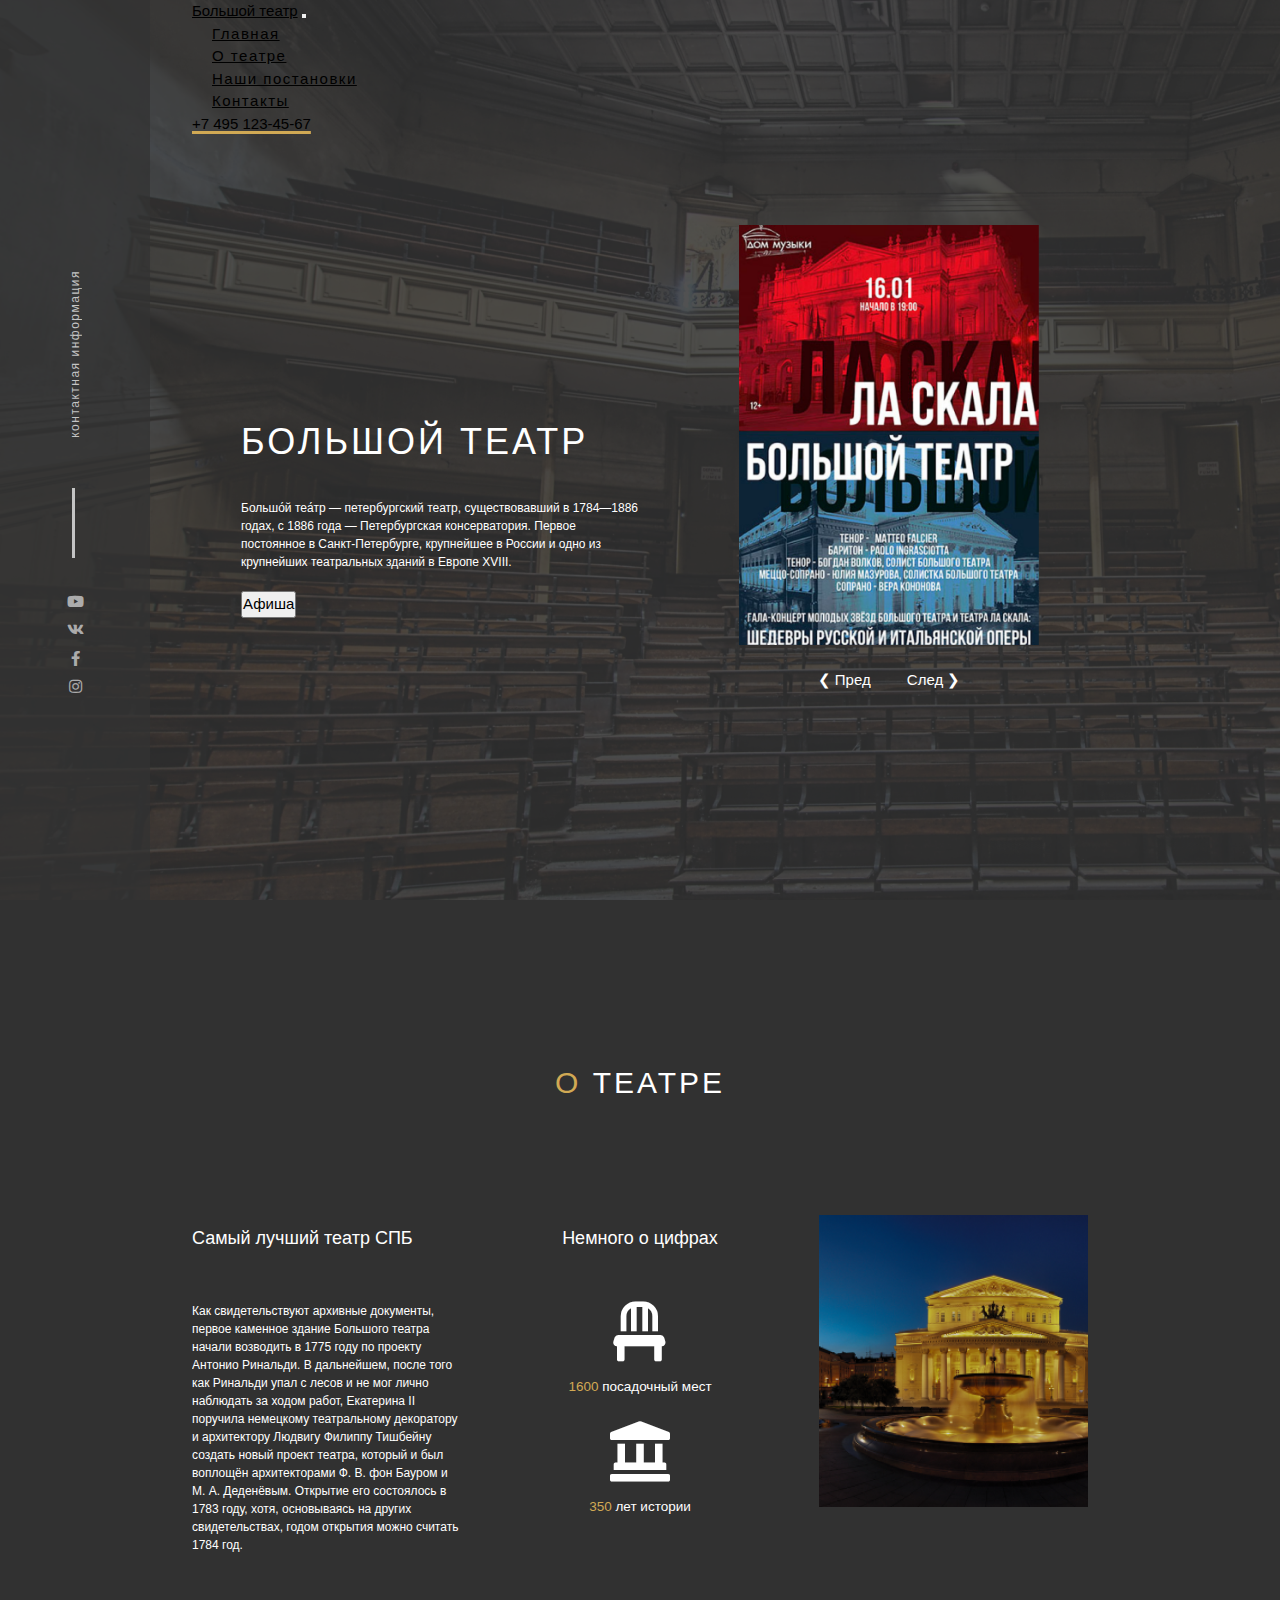
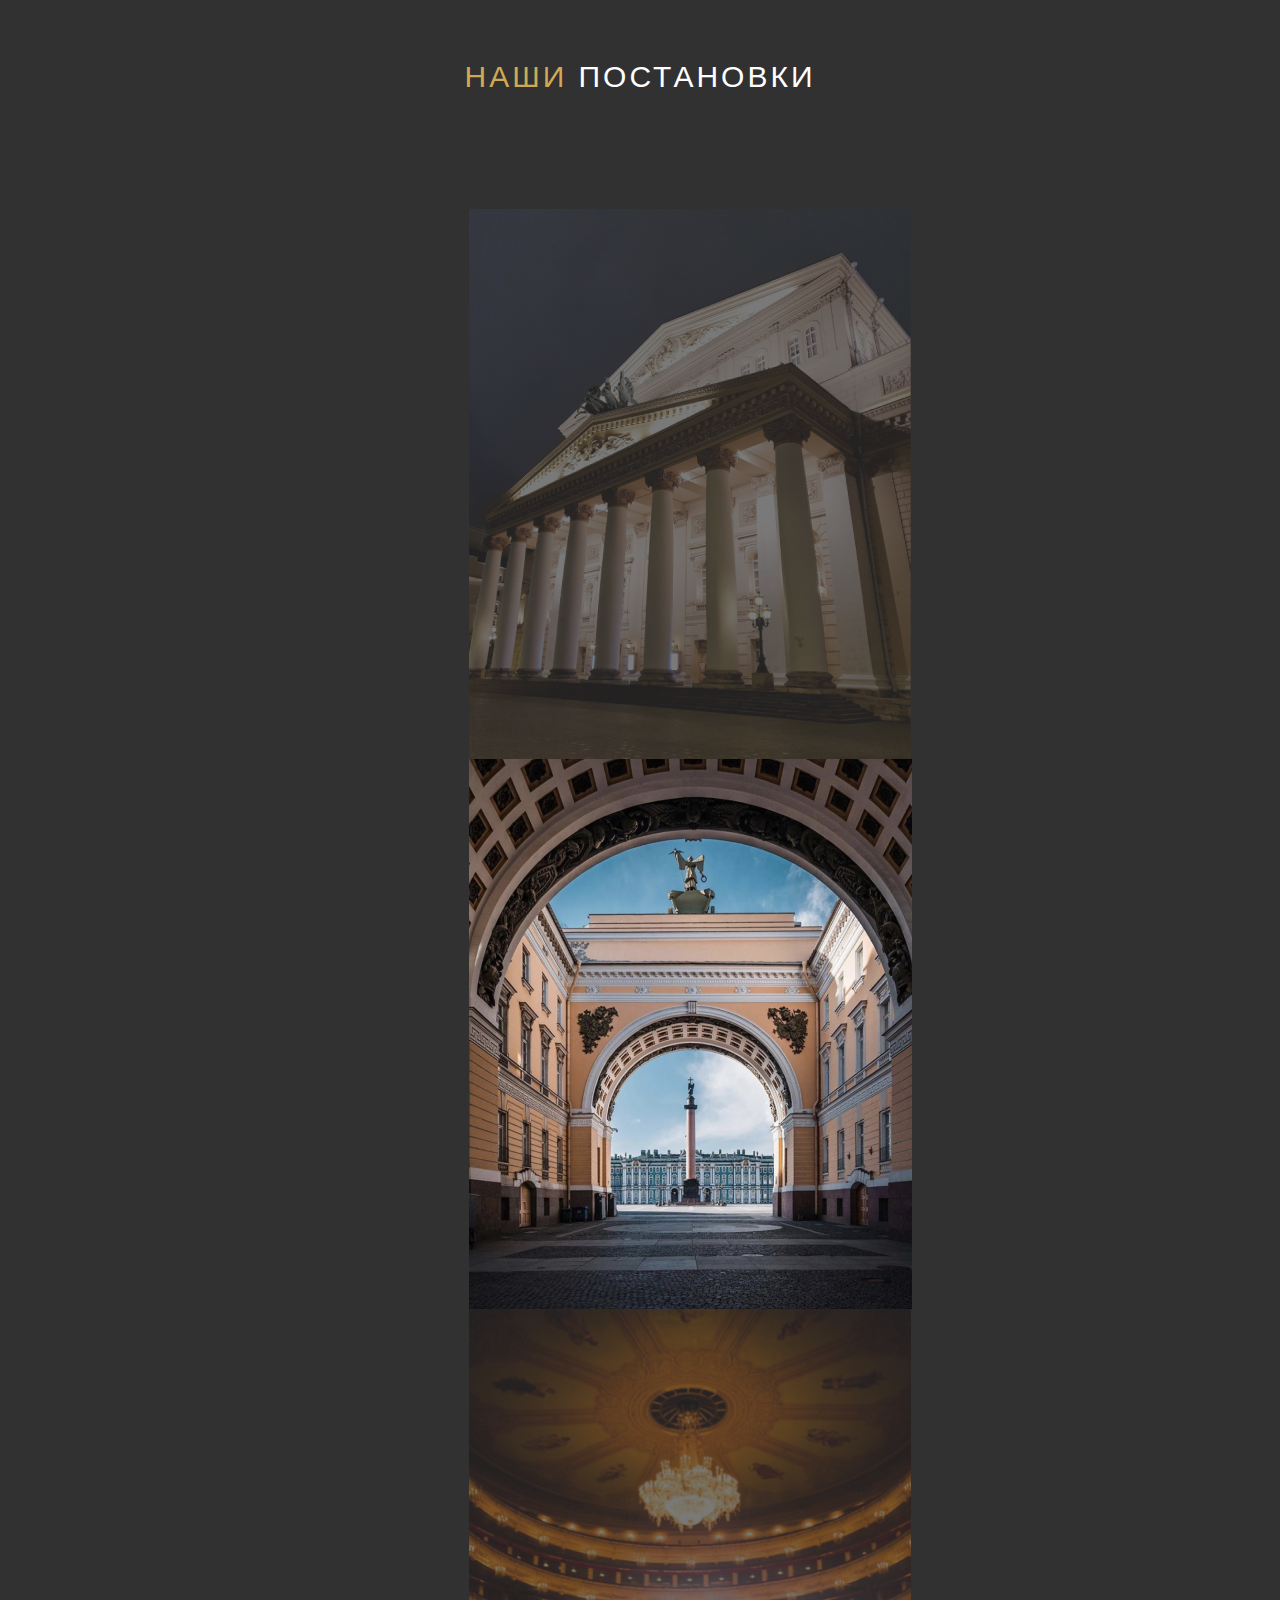
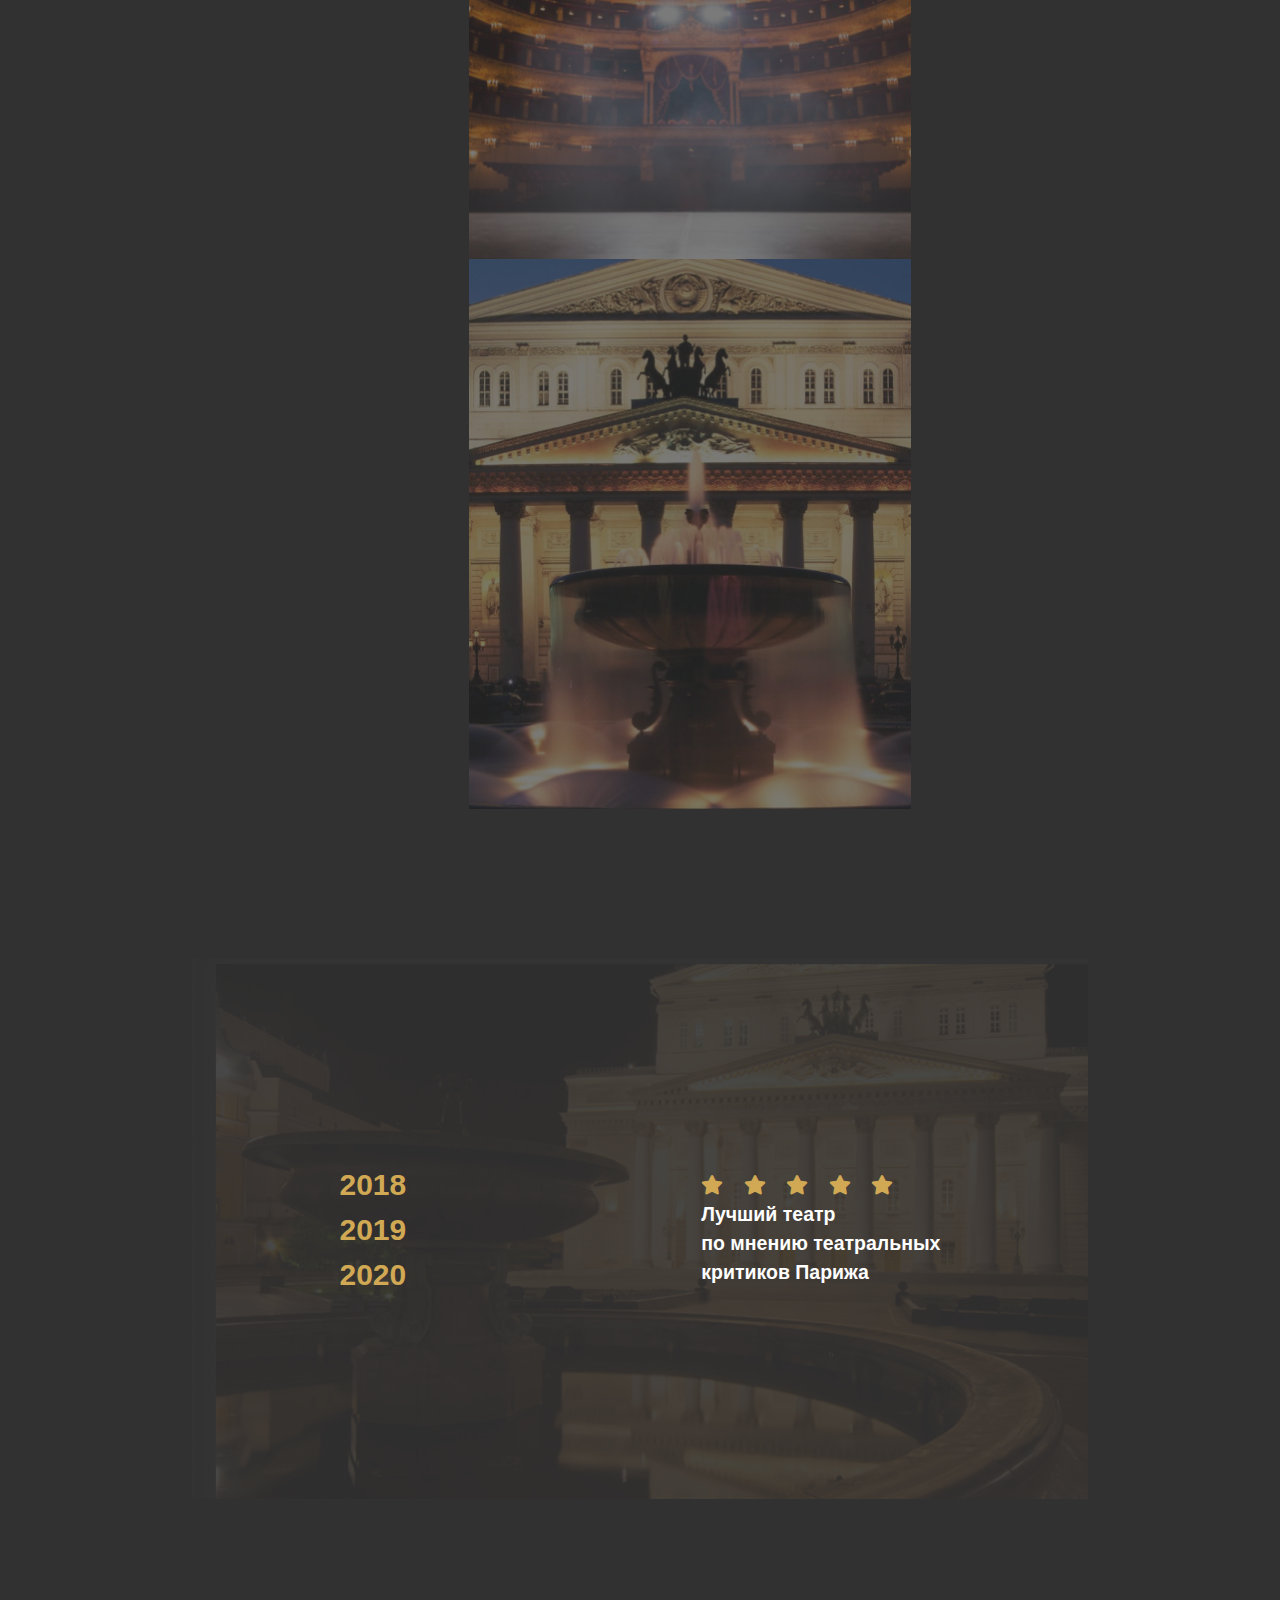
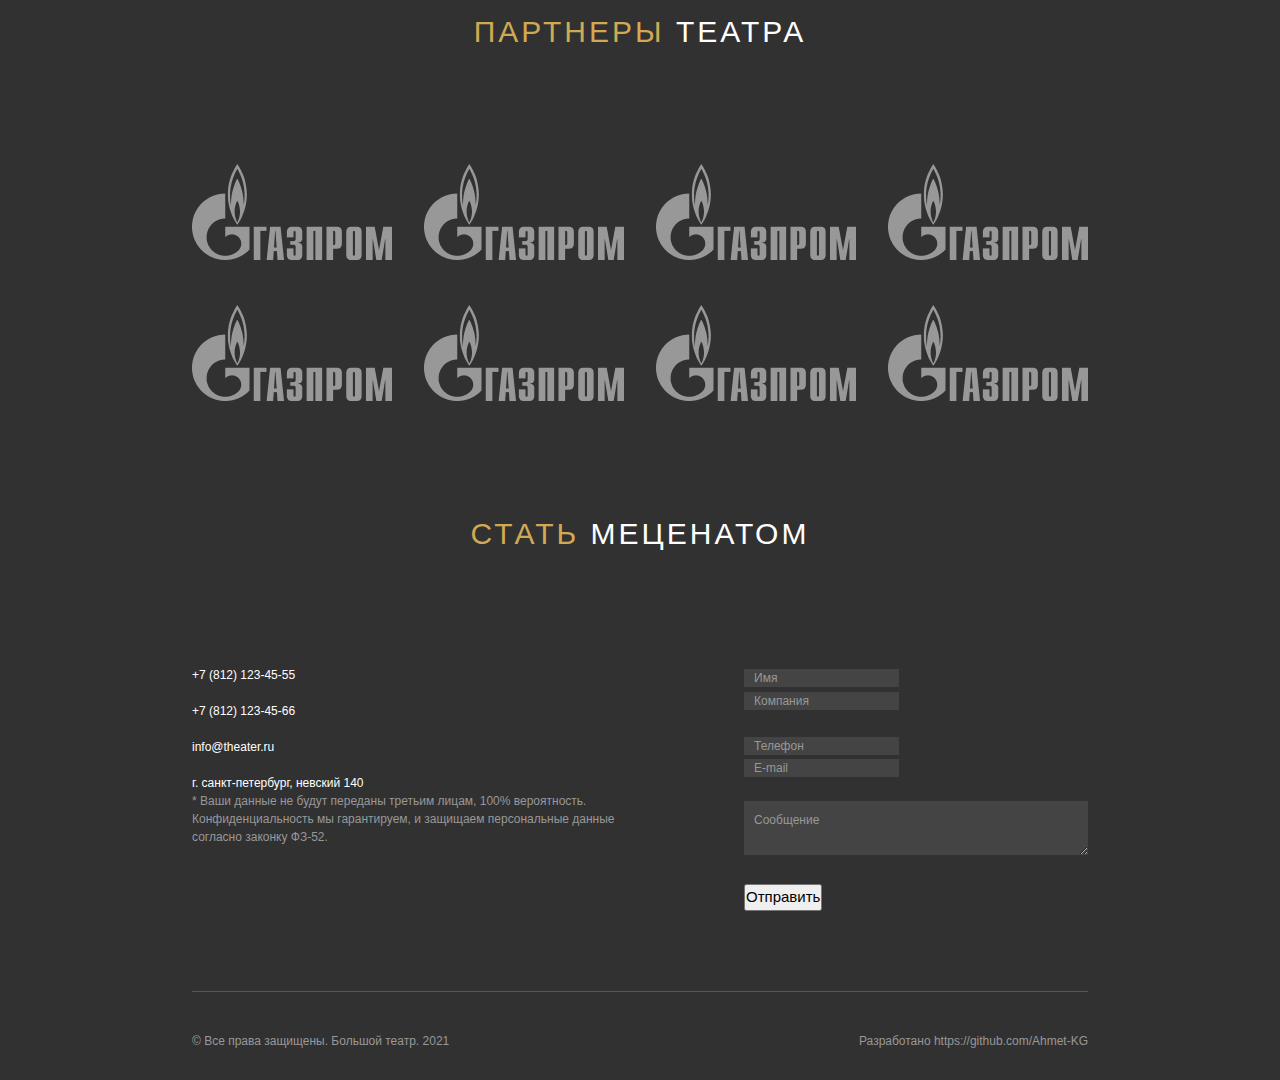
==== commit 23f4481f: "adding responsive css" ====
--- a/Template theater/index.html
+++ b/Template theater/index.html
@@ -23,6 +23,7 @@
       rel="stylesheet"
     />
     <link rel="stylesheet" href="style/style.css" />
+    <link rel="stylesheet" href="style/responsive.css">
     <title>Theater</title>
   </head>
 
@@ -286,14 +287,12 @@
                       placeholder="Сообщение "
                     ></textarea>
                   </div>
-                </div>
+                </div><br>
                 <div class="row">
                   <div class="col-md">
-                    <input
-                      class="btn btn-primary"
-                      type="submit"
-                      value="Отправить"
-                    />
+                    <button type="submit" class="btn btn-warning">
+                      Отправить
+                    </button>
                   </div>
                 </div>
               </form>
@@ -305,7 +304,7 @@
     <footer>
       <div class="container">
         <div class="footer">
-          <p> <span>&copy</span> Все права защищены. Большой театр. 2021</p>
+          <p><span>&copy</span> Все права защищены. Большой театр. 2021</p>
           <p>Разработано https://github.com/Ahmet-KG</p>
         </div>
       </div>
--- a/Template theater/style/style.css
+++ b/Template theater/style/style.css
@@ -6,6 +6,7 @@
 }
 body {
   background: #313131;
+  overflow: hidden;
 }
 #header {
   background-image: url(../images/background.png);
@@ -70,7 +71,7 @@
   letter-spacing: 0.2rem;
 }
 .banner .left p {
-  font-size: 00.8rem;
+  font-size: 0.8rem;
   padding: 20px 0;
 }
 .banner .right {
@@ -176,7 +177,30 @@
 textarea:focus, input:focus {
   outline: none;
 }
-
+input, textarea {
+background-color : #444444;
+border: #444444;
+color:#fff;
+font-size: .8rem; 
+}
+::placeholder { /* Chrome, Firefox, Opera, Safari 10.1+ */
+  color: #989898;
+  opacity: 1; /* Firefox */
+  padding: 10px;
+  font-size: .8rem;
+}
+
+:-ms-input-placeholder { /* Internet Explorer 10-11 */
+  color: #989898;
+  padding: 10px;
+  font-size: .8rem;
+}
+
+::-ms-input-placeholder { /* Microsoft Edge */
+  color: #989898;
+  padding: 10px;
+  font-size: .8rem;
+}
 .border-bottomm {
   border-bottom: 1px solid #565656;
 }
--- a/Template theater/style/responsive.css
+++ b/Template theater/style/responsive.css
@@ -0,0 +1,62 @@
+@media screen and (max-width: 992px) {
+    .conteiner {
+      width: 768px;
+    }
+    .left-info {
+        display: none;
+    }
+    .banner .left {
+        max-width: 300px;
+        margin-top: 20vh;
+    }
+    .footer {
+        flex-direction: column;
+        align-items: center;
+    }
+}
+@media screen and (max-width: 768px) {
+    .container {
+      width: 576px;
+    }
+    .banner .right{
+        width: 200px;
+    }
+    #info {
+        margin-top: 100px;
+    }
+    .info-right {
+        display: none;
+    }
+    .info-middle, .info-left {
+        width: 45%;
+    }
+    #images .row {
+        padding-left: 0;
+    }
+   
+}
+@media screen and (max-width: 576px) {
+    .container {
+      width: 100%;
+      padding: 0px 1rem;
+    }
+}
+@media screen and (max-width: 520px) {
+    .container {
+      width: 100%;
+      padding: 0px .7rem;
+    }
+    .banner .right {
+        display: none;
+    }
+    .banner .left {
+        max-width: 90%;
+    }
+    .banner .left h1 {
+        font-size: 2.5rem;
+    }
+    .banner .left p {
+        font-size: 1rem;
+    }
+
+}
